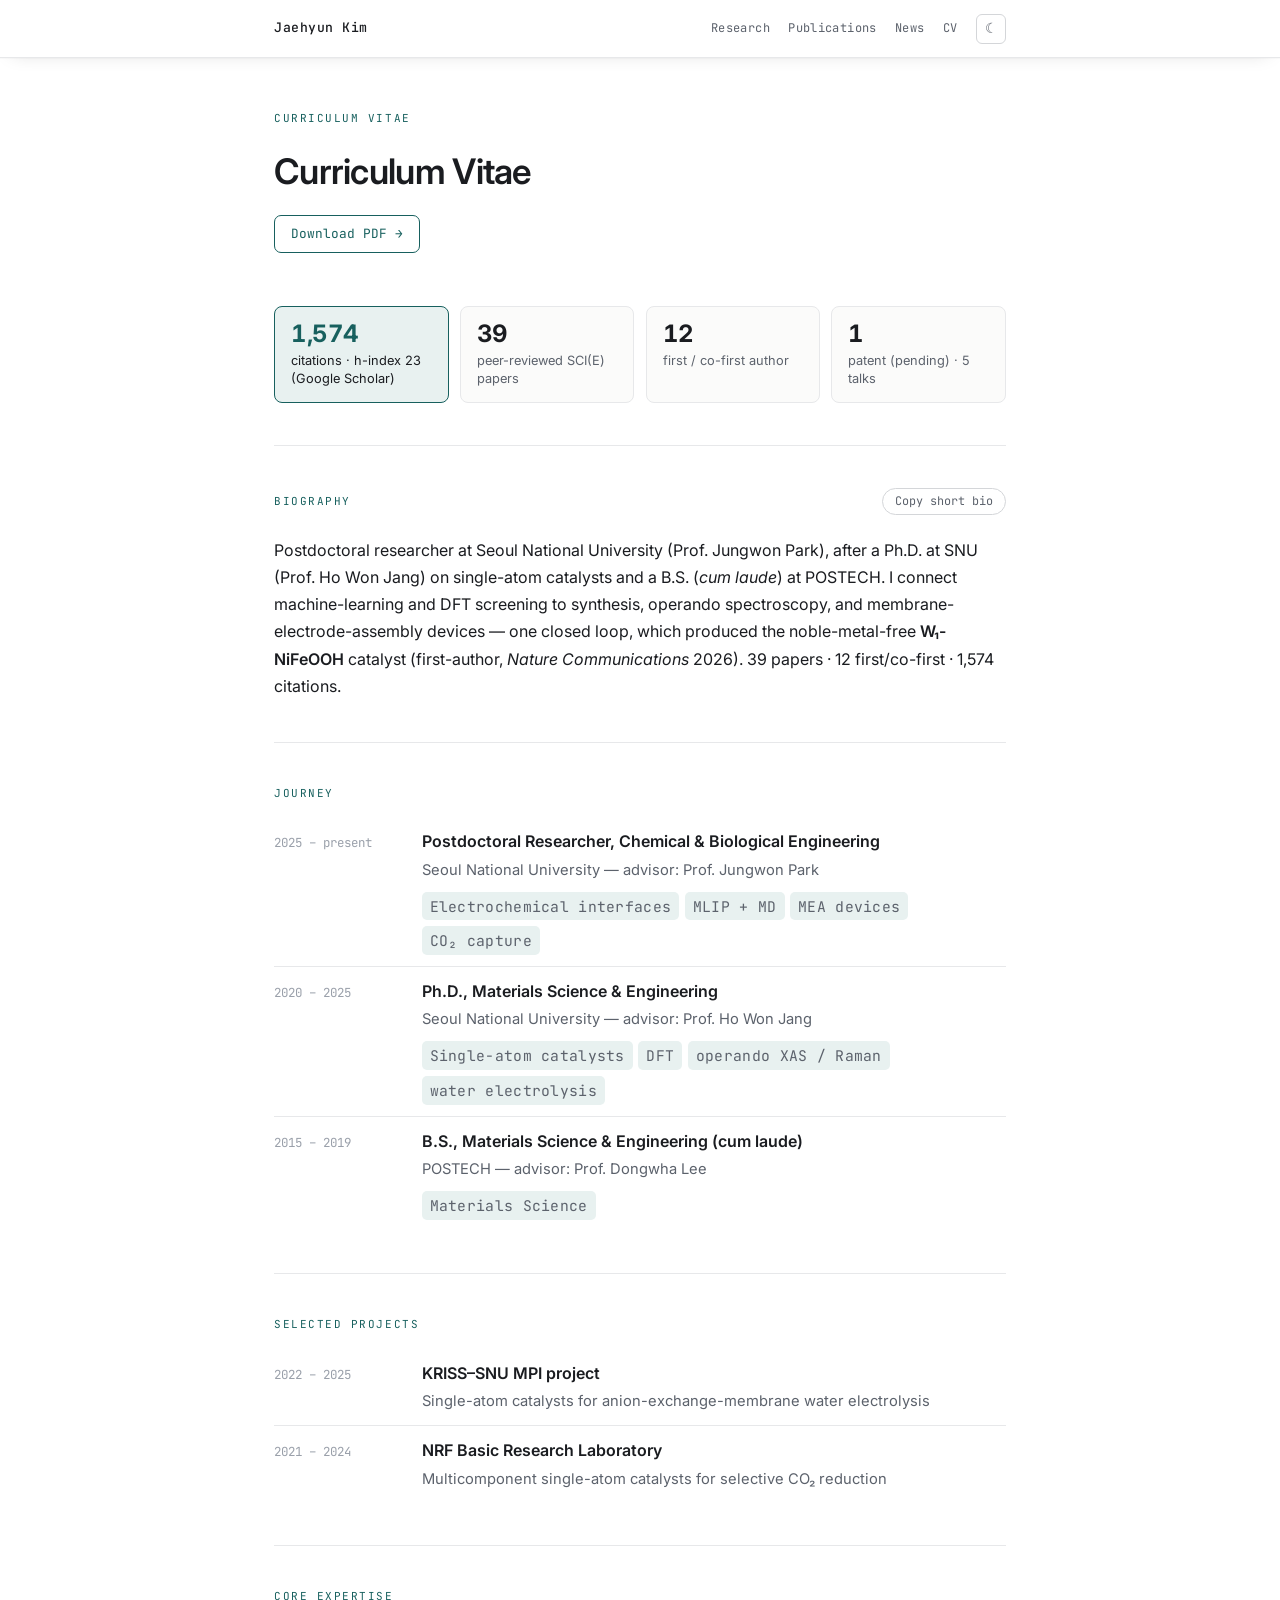
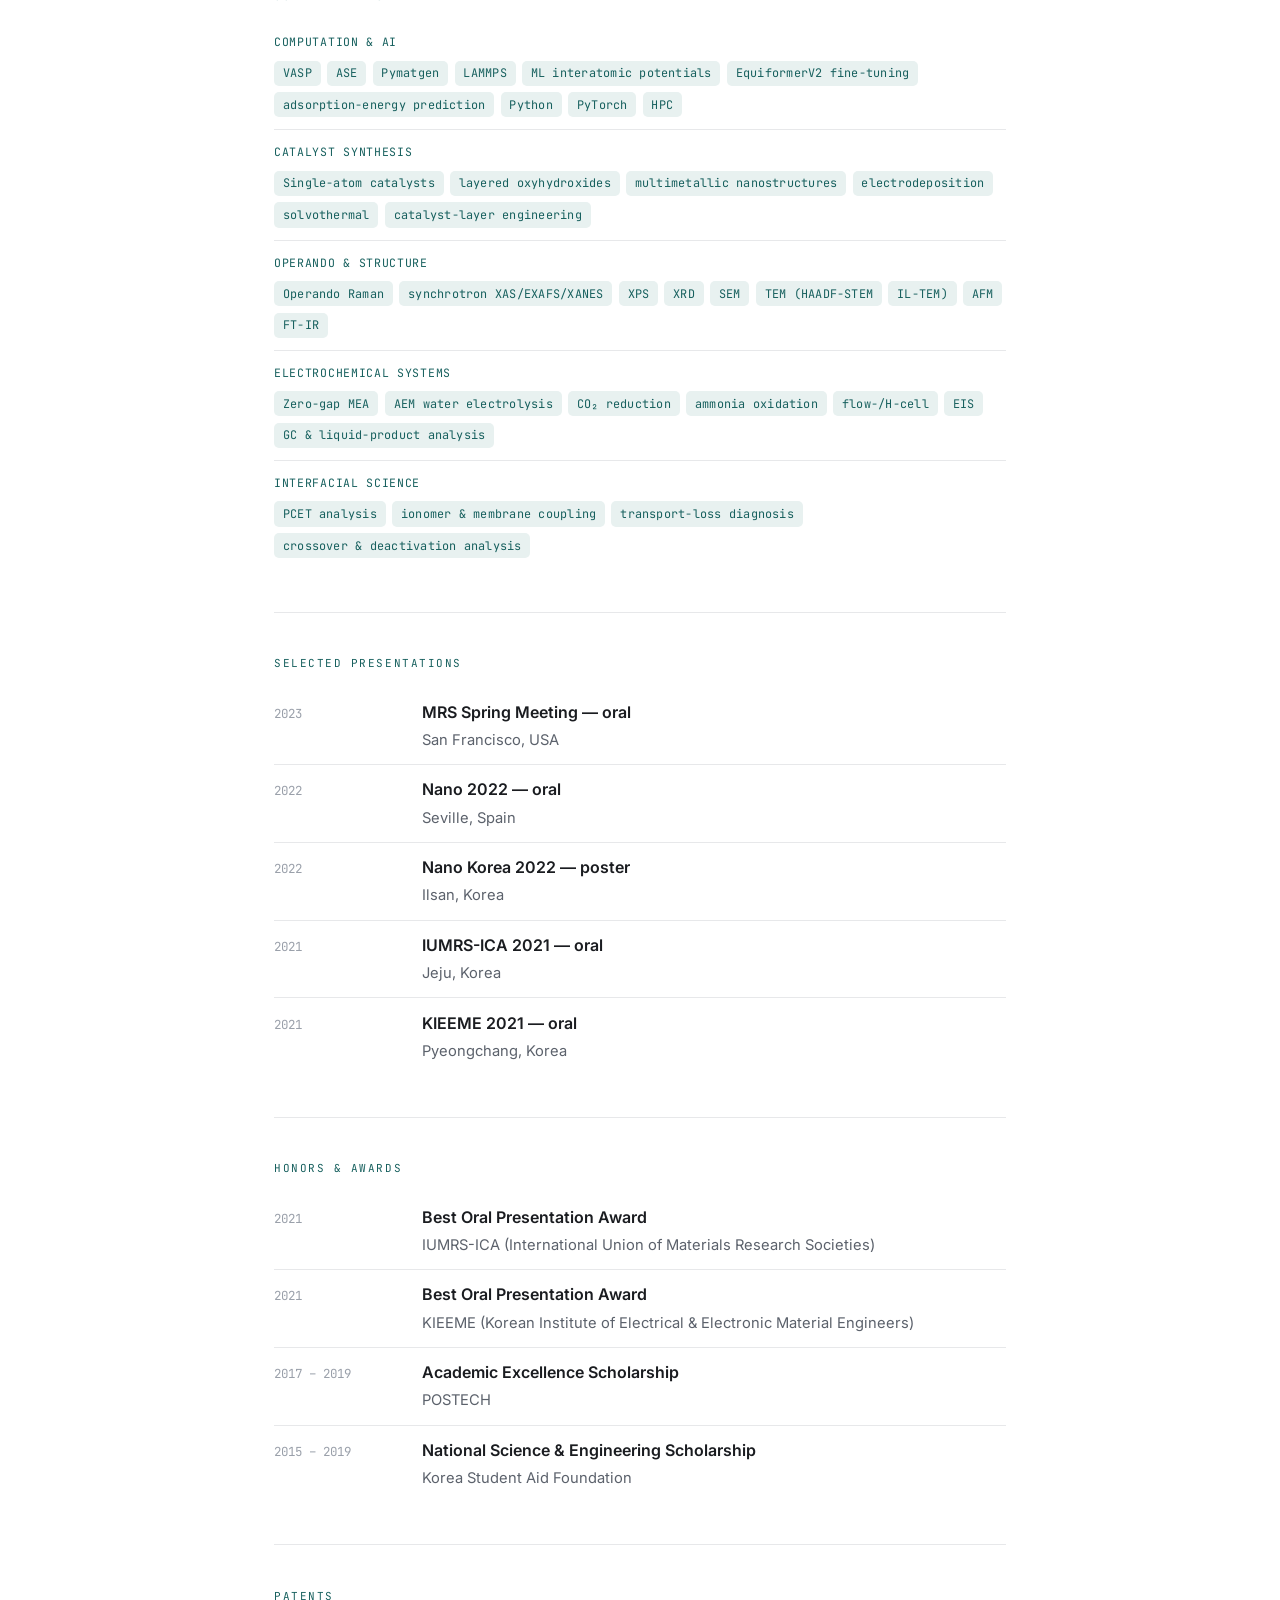
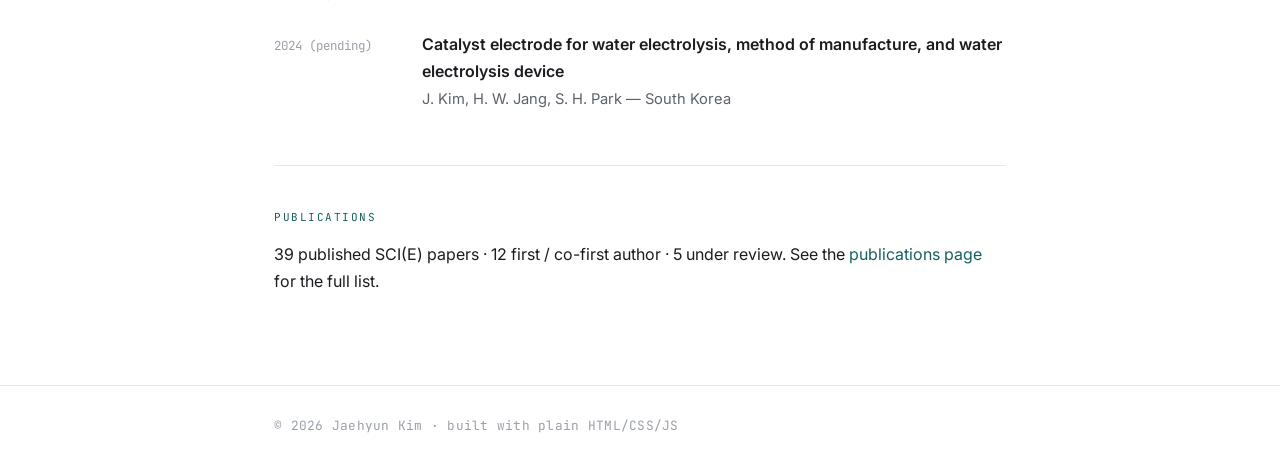
==== cv.html @ a9388dbd "Journey timeline with per-role research keywords (ref. hspark1212); bump asset cache v8 Co-Authored-" ====
<!DOCTYPE html>
<html lang="en">
<head>
  <meta charset="UTF-8" />
  <meta name="viewport" content="width=device-width, initial-scale=1.0" />
  <meta name="color-scheme" content="light dark" />
  <title>CV — Jaehyun Kim</title>
  <meta name="description" content="Curriculum vitae of Jaehyun Kim, Ph.D. — education, research, publications, talks, awards, and patents." />
  <link rel="canonical" href="https://flash-jaehyun.github.io/cv.html" />
  <link rel="icon" type="image/svg+xml" href="assets/favicon.svg" />
  <link rel="preconnect" href="https://fonts.googleapis.com" />
  <link rel="preconnect" href="https://fonts.gstatic.com" crossorigin />
  <link href="https://fonts.googleapis.com/css2?family=Inter:wght@400;500;600;700&family=JetBrains+Mono:wght@400;500&display=swap" rel="stylesheet" />
  <script>
    (function () {
      var s = localStorage.getItem("theme");
      var d = window.matchMedia("(prefers-color-scheme: dark)").matches;
      document.documentElement.dataset.theme = s || (d ? "dark" : "light");
    })();
  </script>
  <link rel="stylesheet" href="css/style.css?v=8" />
</head>
<body>
  <a class="skip-link" href="#main">Skip to content</a>
  <header class="site-header">
    <div class="nav-inner">
      <a class="brand" href="index.html" data-profile="shortName">Jaehyun</a>
      <nav class="main-nav">
        <a href="index.html#research">Research</a>
        <a href="index.html#publications">Publications</a>
        <a href="index.html#news">News</a>
        <a href="index.html#cv">CV</a>
        <button id="theme-toggle" title="Toggle dark mode">☾</button>
      </nav>
    </div>
  </header>

  <main class="container" id="main">
    <div class="page-head">
      <div class="sec-label">Curriculum Vitae</div>
      <h1>Curriculum Vitae</h1>
      <p style="margin-top:0.8rem;">
        <!-- Drop a PDF at assets/cv.pdf and this button works: -->
        <a class="btn" href="assets/cv.pdf" target="_blank" rel="noopener">Download PDF →</a>
      </p>
    </div>

    <section class="block">
      <div class="chips">
        <div class="chip hl"><div class="v">1,574</div><div class="k">citations · h-index 23 (Google Scholar)</div></div>
        <div class="chip"><div class="v">39</div><div class="k">peer-reviewed SCI(E) papers</div></div>
        <div class="chip"><div class="v">12</div><div class="k">first / co-first author</div></div>
        <div class="chip"><div class="v">1</div><div class="k">patent (pending) · 5 talks</div></div>
      </div>
    </section>

    <section class="block">
      <div class="section-title-row">
        <div class="sec-label" style="margin-bottom:0;">Biography</div>
        <button class="filter-chip" id="copy-bio" type="button">Copy short bio</button>
      </div>
      <p class="prose" id="bio-text" style="margin-top:1rem;"></p>
    </section>

    <section class="block">
      <div class="sec-label">Journey</div>
      <div id="cv-education"></div>
    </section>

    <section class="block">
      <div class="sec-label">Selected Projects</div>
      <div id="cv-experience"></div>
    </section>

    <section class="block">
      <div class="sec-label">Core Expertise</div>
      <div id="cv-skills"></div>
    </section>

    <section class="block" id="talks-block" style="display:none;">
      <div class="sec-label">Selected Presentations</div>
      <div id="cv-talks"></div>
    </section>

    <section class="block" id="honors-block" style="display:none;">
      <div class="sec-label">Honors &amp; Awards</div>
      <div id="cv-honors"></div>
    </section>

    <section class="block" id="patents-block" style="display:none;">
      <div class="sec-label">Patents</div>
      <div id="cv-patents"></div>
    </section>

    <section class="block">
      <div class="sec-label">Publications</div>
      <p class="prose">39 published SCI(E) papers · 12 first / co-first author · 5 under review. See the <a href="publications.html">publications page</a> for the full list.</p>
    </section>
  </main>

  <footer class="site-footer">
    <div class="container">
      © <span id="footer-year"></span> <span data-profile="shortName">Jaehyun</span> · built with plain HTML/CSS/JS
    </div>
  </footer>

  <script src="js/data.js?v=8"></script>
  <script src="js/main.js?v=8"></script>
  <script>
    document.addEventListener("DOMContentLoaded", () => {
      renderBio("bio-text", "copy-bio");
      renderCVList("cv-education", CV.education);
      renderCVList("cv-experience", CV.experience);
      renderSkills("cv-skills");
      if (CV.talks && CV.talks.length) {
        document.getElementById("talks-block").style.display = "";
        renderCVList("cv-talks", CV.talks);
      }
      if (CV.honors && CV.honors.length) {
        document.getElementById("honors-block").style.display = "";
        renderCVList("cv-honors", CV.honors);
      }
      if (CV.patents && CV.patents.length) {
        document.getElementById("patents-block").style.display = "";
        renderCVList("cv-patents", CV.patents);
      }
    });
  </script>
</body>
</html>
---- css/style.css ----
/* ============================================================
   Personal academic site — shared stylesheet
   Restrained, content-first. Edit tokens below to re-theme.
   ============================================================ */

:root {
  --bg: #ffffff;
  --surface: #fbfbfa;
  --text: #1a1c20;
  --text-soft: #5c626c;
  --text-faint: #9aa0aa;
  --line: #e7e8ea;
  --line-strong: #d4d6d9;
  --accent: #17605e;        /* deep teal */
  --accent-soft: #e8f1f0;
  --accent-warm: #b5652a;   /* warm counterpart (experiment) */
  --warm-soft: #f6ebe1;
  --sans: "Inter", -apple-system, BlinkMacSystemFont, "Segoe UI", Helvetica, Arial, sans-serif;
  --mono: "JetBrains Mono", "SF Mono", Menlo, Consolas, monospace;
  --maxw: 780px;
}

[data-theme="dark"] {
  --bg: #0e1113;
  --surface: #15191c;
  --text: #e7e9ec;
  --text-soft: #a2a9b3;
  --text-faint: #6b727c;
  --line: #262b30;
  --line-strong: #333940;
  --accent: #6ec8c2;
  --accent-soft: #16302e;
  --accent-warm: #e0975f;
  --warm-soft: #3a2b1e;
}

* { box-sizing: border-box; margin: 0; padding: 0; }
html { scroll-behavior: smooth; }

body {
  font-family: var(--sans);
  font-size: 16px;
  line-height: 1.7;
  color: var(--text);
  background: var(--bg);
  -webkit-font-smoothing: antialiased;
  transition: background 0.25s ease, color 0.25s ease;
}

a { color: var(--accent); text-decoration: none; }
a:hover { text-decoration: underline; text-underline-offset: 2px; }

img, svg { display: block; max-width: 100%; }

.container { max-width: var(--maxw); margin: 0 auto; padding: 0 1.5rem; }

/* ---------- Typography ---------- */
.sec-label {
  font-family: var(--mono);
  font-size: 11px;
  letter-spacing: 0.14em;
  text-transform: uppercase;
  color: var(--accent);
  margin-bottom: 0.9rem;
}

h1, h2, h3 { font-family: var(--sans); font-weight: 600; letter-spacing: -0.02em; }

/* ---------- Header / nav ---------- */
header.site-header {
  position: sticky;
  top: 0;
  z-index: 50;
  background: var(--bg);
  border-bottom: 1px solid var(--line);
  box-shadow: 0 1px 0 rgba(0,0,0,0.02), 0 6px 20px -12px rgba(0,0,0,0.18);
}
.nav-inner {
  max-width: var(--maxw);
  margin: 0 auto;
  padding: 0.85rem 1.5rem;
  display: flex;
  align-items: center;
  gap: 1.2rem;
}
.brand {
  font-family: var(--mono);
  font-size: 0.82rem;
  letter-spacing: 0.04em;
  font-weight: 500;
  color: var(--text);
}
.brand:hover { color: var(--accent); text-decoration: none; }

nav.main-nav {
  margin-left: auto;
  display: flex;
  gap: 1.15rem;
  align-items: center;
}
nav.main-nav a {
  font-family: var(--mono);
  font-size: 0.75rem;
  letter-spacing: 0.03em;
  color: var(--text-soft);
}
nav.main-nav a:hover, nav.main-nav a.active { color: var(--accent); text-decoration: none; }

#theme-toggle {
  border: 1px solid var(--line-strong);
  background: transparent;
  color: var(--text-soft);
  border-radius: 6px;
  width: 30px; height: 30px;
  cursor: pointer;
  font-size: 0.85rem;
  line-height: 1;
}
#theme-toggle:hover { color: var(--accent); border-color: var(--accent); }

/* ---------- Hero ---------- */
.hero { padding: 4.5rem 0 2.5rem; display: flex; gap: 2.2rem; align-items: flex-start; }

.hero .portrait,
.portrait-fallback {
  width: 150px; height: 150px; border-radius: 50%; flex-shrink: 0;
}
.hero .portrait { object-fit: cover; border: 1px solid var(--line-strong); }
.portrait-fallback {
  background: linear-gradient(150deg, var(--accent), color-mix(in srgb, var(--accent) 55%, var(--accent-warm)));
  color: #fff;
  display: flex; align-items: center; justify-content: center;
  font-family: var(--sans);
  font-weight: 600;
  letter-spacing: -0.02em;
  font-size: 2.6rem;
}

.hero-role {
  font-family: var(--mono);
  font-size: 0.75rem;
  letter-spacing: 0.1em;
  text-transform: uppercase;
  color: var(--accent);
  margin-bottom: 0.5rem;
}
.hero h1 { font-size: 2.5rem; font-weight: 700; letter-spacing: -0.035em; line-height: 1.08; margin-bottom: 0.8rem; }
.hero .tagline { color: var(--text-soft); font-size: 1.06rem; max-width: 34rem; margin-bottom: 1.1rem; }

.hero .links { display: flex; flex-wrap: wrap; gap: 1rem; }
.hero .links a {
  font-family: var(--mono);
  font-size: 0.78rem;
  color: var(--text-soft);
  border-bottom: 1px solid transparent;
  padding-bottom: 1px;
}
.hero .links a:hover { color: var(--accent); border-color: var(--accent); text-decoration: none; }

/* ---------- Sections ---------- */
section.block { padding: 2.6rem 0; }
section.block + section.block { border-top: 1px solid var(--line); }
main section[id] { scroll-margin-top: 74px; }

/* Big section header on the single-page layout */
.section-head { padding-top: 1rem; }
.section-head h2 { font-size: 1.7rem; font-weight: 700; letter-spacing: -0.02em; margin: 0.3rem 0 0.3rem; }
.section-head .more { font-family: var(--mono); font-size: 0.75rem; color: var(--text-soft); }

h2.section-title { font-size: 1.75rem; line-height: 1.2; margin-bottom: 1.4rem; }
.section-title-row {
  display: flex; align-items: baseline; justify-content: space-between; gap: 1rem;
  margin-bottom: 1.4rem;
}
.section-title-row h2.section-title { margin-bottom: 0; }
.section-title-row .more { font-family: var(--mono); font-size: 0.75rem; color: var(--text-soft); white-space: nowrap; }

.prose p { color: var(--text-soft); margin-bottom: 1rem; }
.prose p:last-child { margin-bottom: 0; }
.prose strong { color: var(--text); font-weight: 600; }

.vision {
  font-size: 1.12rem;
  line-height: 1.75;
  color: var(--text);
  border-left: 2px solid var(--accent);
  padding-left: 1.3rem;
}

/* ---------- Metrics strip ---------- */
.metrics-strip {
  display: grid;
  grid-template-columns: repeat(3, 1fr);
  gap: 1.2rem;
  margin: 0.4rem 0 0.2rem;
}
.metric { border-top: 2px solid var(--accent); padding-top: 0.7rem; }
.metric .mval {
  font-family: var(--sans);
  font-weight: 600;
  letter-spacing: -0.02em;
  font-size: 1.95rem;
  line-height: 1;
  color: var(--text);
}
.metric .mlabel {
  font-size: 0.82rem;
  color: var(--text-soft);
  margin-top: 0.45rem;
  line-height: 1.4;
}

/* ---------- Closed-loop note (under the SVG graphic) ---------- */
.loop-note {
  font-size: 0.9rem;
  color: var(--text-soft);
  margin-top: 0.9rem;
  min-height: 3.2em;
  text-align: center;
  transition: opacity 0.15s ease;
}

/* ---------- Identity loop graphic ---------- */
.idloop { display: block; width: 100%; max-width: 460px; height: auto; margin: 0.2rem auto 0; }
.idarc { fill: none; stroke: var(--line-strong); stroke-width: 1.6; }
.idarrowhead { fill: var(--text-faint); }
.idcenter { fill: var(--text); font-family: var(--sans); font-weight: 600; font-size: 14px; }
.idnode { cursor: pointer; outline: none; }
.idnode rect { fill: var(--surface); stroke-width: 1.6; transition: fill 0.15s ease; }
.idnode text { font-family: var(--mono); font-size: 12px; }
.idnode.comp rect { stroke: var(--accent); }
.idnode.comp text { fill: var(--accent); }
.idnode.exp rect { stroke: var(--accent-warm); }
.idnode.exp text { fill: var(--accent-warm); }
.idnode.comp:hover rect, .idnode.comp.active rect { fill: var(--accent-soft); }
.idnode.exp:hover rect, .idnode.exp.active rect { fill: var(--warm-soft); }
.idnode:focus-visible rect { stroke-width: 2.6; }

.loop-legend {
  display: flex; gap: 1.3rem; justify-content: center; margin-top: 0.5rem;
  font-family: var(--mono); font-size: 0.74rem; color: var(--text-soft);
}
.loop-legend .lg { display: inline-flex; align-items: center; gap: 0.4rem; }
.loop-legend .dot { width: 9px; height: 9px; border-radius: 50%; display: inline-block; }
.loop-legend .comp .dot { background: var(--accent); }
.loop-legend .exp .dot { background: var(--accent-warm); }

/* ---------- Work-with-me section ---------- */
.wwm-pitch { font-size: 1.1rem; line-height: 1.7; color: var(--text); margin-bottom: 1.3rem; }
.wwm-pitch strong { font-weight: 600; }
.wwm-brings { list-style: none; display: grid; gap: 0.7rem; margin: 0 0 1.5rem; padding: 0; }
.wwm-brings li { position: relative; padding-left: 1.4rem; color: var(--text-soft); font-size: 0.96rem; }
.wwm-brings li::before { content: "→"; position: absolute; left: 0; color: var(--accent); font-family: var(--mono); }
.wwm-cta { display: flex; flex-wrap: wrap; align-items: center; gap: 1rem; }
.wwm-cta .note { color: var(--text-soft); font-size: 0.95rem; }

/* ---------- Publication figure (featured) ---------- */
.pub-figure {
  margin-top: 0.9rem;
  border: 1px solid var(--line);
  border-radius: 10px;
  overflow: hidden;
  background: #fff;
}
.pub-figure img { width: 100%; display: block; }
.pub-figure figcaption {
  font-family: var(--mono);
  font-size: 0.72rem;
  color: var(--text-faint);
  padding: 0.55rem 0.8rem;
  border-top: 1px solid var(--line);
  background: var(--surface);
}

/* ============================================================
   Report components (clean report / roadmap style)
   ============================================================ */
.report-head {
  padding: 3rem 0 0;
  border-bottom: 2px solid var(--text);
  padding-bottom: 1.5rem;
  margin-bottom: 0.5rem;
}
.report-head h1 { font-size: clamp(1.8rem, 4vw, 2.3rem); font-weight: 700; letter-spacing: -0.02em; line-height: 1.15; margin: 0.5rem 0 0.7rem; }
.report-head .lead { color: var(--text-soft); max-width: 68ch; margin: 0 0 1rem; }
.report-meta { display: flex; flex-wrap: wrap; gap: 0.5rem 1.6rem; color: var(--text-soft); font-size: 0.85rem; }
.report-meta span b { color: var(--text); font-weight: 600; }
.report-meta span { display: inline-flex; gap: 0.4rem; }

.lead { color: var(--text-soft); max-width: 70ch; }

/* stat chips */
.chips { display: grid; grid-template-columns: repeat(auto-fit, minmax(168px, 1fr)); gap: 0.7rem; margin: 0.3rem 0 0; }
.chip { background: var(--surface); border: 1px solid var(--line); border-radius: 8px; padding: 0.9rem 1rem; }
.chip .v { font-size: 1.5rem; font-weight: 700; letter-spacing: -0.02em; font-variant-numeric: tabular-nums; line-height: 1.05; }
.chip .v small { font-size: 0.78rem; font-weight: 600; color: var(--text-soft); margin-left: 0.15rem; }
.chip .k { font-size: 0.8rem; color: var(--text-soft); margin-top: 0.35rem; line-height: 1.4; }
.chip.hl { border-color: var(--accent); background: var(--accent-soft); }
.chip.hl .v { color: var(--accent); }
.chip.hl .k { color: var(--text); }

/* horizontal flow pipeline */
.flow { display: flex; flex-wrap: wrap; gap: 0.4rem; align-items: center; margin: 0.3rem 0; font-family: var(--mono); font-size: 0.78rem; }
.flow .st { background: var(--surface); border: 1px solid var(--line); border-radius: 6px; padding: 0.5rem 0.75rem; }
.flow .st b { color: var(--accent); font-weight: 700; margin-right: 0.15rem; }
.flow .ar { color: var(--text-faint); }

/* callout (warm) */
.callout { border-left: 3px solid var(--accent-warm); background: var(--warm-soft); border-radius: 0 8px 8px 0; padding: 0.9rem 1.1rem; margin: 1.1rem 0; max-width: 76ch; color: var(--text-soft); }
.callout b { color: var(--accent-warm); }

@media (max-width: 560px) {
  .chips { grid-template-columns: 1fr 1fr; }
}

/* ---------- Publications-per-year bar chart ---------- */
.tl-chart {
  display: flex; align-items: flex-end; gap: 0.5rem;
  margin: 0.2rem 0 0.5rem;
}
.tl-col {
  flex: 1; display: flex; flex-direction: column; align-items: center; gap: 0.3rem;
  cursor: pointer; outline: none;
}
.tl-count { font-family: var(--mono); font-size: 0.72rem; color: var(--text-faint); transition: color 0.15s ease; }
.tl-track { width: 100%; max-width: 40px; height: 92px; display: flex; align-items: flex-end; }
.tl-bar {
  width: 100%; min-height: 5px;
  background: var(--accent-soft);
  border: 1px solid var(--accent); border-bottom: none;
  border-radius: 4px 4px 0 0;
  transition: background 0.15s ease, transform 0.15s ease;
}
.tl-col:hover .tl-bar, .tl-col:focus-visible .tl-bar { background: var(--accent); }
.tl-col:hover .tl-count, .tl-col:focus-visible .tl-count { color: var(--accent); }
.tl-col:focus-visible .tl-track { outline: 2px solid var(--accent); outline-offset: 2px; border-radius: 4px; }
.tl-year { font-family: var(--mono); font-size: 0.72rem; color: var(--text-soft); }
.tl-caption { font-family: var(--mono); font-size: 0.72rem; color: var(--text-faint); margin-bottom: 1.4rem; }

/* ---------- Publication filter chips ---------- */
.pub-filter { display: flex; gap: 0.5rem; flex-wrap: wrap; margin-bottom: 0.6rem; }
.filter-chip {
  font-family: var(--mono);
  font-size: 0.74rem;
  padding: 0.28rem 0.75rem;
  border: 1px solid var(--line-strong);
  border-radius: 999px;
  background: transparent;
  color: var(--text-soft);
  cursor: pointer;
  transition: all 0.15s ease;
}
.filter-chip:hover { border-color: var(--accent); color: var(--accent); }
.filter-chip.active { background: var(--accent); color: var(--bg); border-color: var(--accent); }

/* ---------- Scroll reveal ---------- */
.reveal { opacity: 0; transform: translateY(14px); transition: opacity 0.55s ease, transform 0.55s ease; }
.reveal.in { opacity: 1; transform: none; }
@media (prefers-reduced-motion: reduce) {
  .reveal { opacity: 1 !important; transform: none !important; transition: none !important; }
}

/* ---------- Skip link (a11y) ---------- */
.skip-link {
  position: absolute; left: -9999px; top: 0; z-index: 200;
  background: var(--accent); color: var(--bg);
  padding: 0.5rem 0.9rem; border-radius: 0 0 8px 0;
  font-family: var(--mono); font-size: 0.8rem;
}
.skip-link:focus { left: 0; text-decoration: none; }

/* ---------- Hero identity block + flagship credential ---------- */
.hero-identity {
  margin-bottom: 1rem;
  padding-left: 0.9rem;
  border-left: 2px solid var(--line-strong);
}
.hi-name { font-size: 1.2rem; font-weight: 600; color: var(--text); letter-spacing: -0.01em; }
.hi-role { font-size: 0.98rem; color: var(--text-soft); margin-top: 0.15rem; }
.hi-role strong { color: var(--text); font-weight: 600; }
.hi-meta { font-size: 0.85rem; color: var(--text-faint); margin-top: 0.15rem; }
.hero-flagship {
  font-size: 0.9rem; color: var(--text-soft);
  border-left: 2px solid var(--accent);
  padding-left: 0.8rem; margin: 0 0 1.1rem;
  max-width: 34rem; line-height: 1.5;
}
.hero-flagship a { color: var(--text-soft); }
.hero-flagship a:hover { color: var(--accent); }
#affiliations-strip {
  font-family: var(--mono); font-size: 0.74rem; color: var(--text-faint);
  margin-top: 1.4rem; letter-spacing: 0.02em;
}

/* metric sub-line + highlighted venue */
.metric .msub {
  font-family: var(--mono); font-size: 0.72rem; color: var(--text-faint);
  margin-top: 0.3rem; line-height: 1.35;
}
.pub-venue em.venue-top { color: var(--accent); font-weight: 600; font-style: italic; }

/* First / co-first author marker on publications */
.pub-item .pub-first {
  display: inline-block;
  font-family: var(--mono);
  font-size: 0.62rem;
  letter-spacing: 0.06em;
  text-transform: uppercase;
  color: var(--accent);
  border: 1px solid var(--accent);
  border-radius: 4px;
  padding: 0.02rem 0.32rem;
  margin-left: 0.5rem;
  vertical-align: middle;
}

/* ---------- Research directions ---------- */
.direction {
  padding: 1.5rem 0;
  border-top: 1px solid var(--line);
  display: grid;
  grid-template-columns: 2.6rem 1fr;
  gap: 0.4rem 1.1rem;
}
.direction:first-child { border-top: none; padding-top: 0.3rem; }
.direction .dnum {
  font-family: var(--mono);
  font-size: 0.8rem;
  color: var(--text-faint);
  padding-top: 0.35rem;
}
.direction h3 { font-size: 1.32rem; line-height: 1.25; }
.direction .ddesc { grid-column: 2; color: var(--text-soft); font-size: 0.96rem; margin-top: 0.25rem; }
.direction .tags { grid-column: 2; margin-top: 0.7rem; display: flex; flex-wrap: wrap; gap: 0.45rem; }

.tag {
  font-family: var(--mono);
  font-size: 0.7rem;
  letter-spacing: 0.02em;
  color: var(--accent);
  background: var(--accent-soft);
  border-radius: 5px;
  padding: 0.12rem 0.5rem;
}

/* ---------- Publications ---------- */
.pub-year {
  font-family: var(--mono);
  font-size: 0.85rem;
  color: var(--text-faint);
  margin: 1.6rem 0 0.5rem;
  letter-spacing: 0.04em;
  transition: color 0.3s ease;
  scroll-margin-top: 72px;
}
.pub-year.tl-jumped { color: var(--accent); }
.pub-item { padding: 0.9rem 0; border-top: 1px solid var(--line); }
.pub-item:first-of-type { border-top: none; }
.pub-item .pub-title { font-family: var(--sans); font-weight: 600; font-size: 1.05rem; line-height: 1.35; letter-spacing: -0.01em; }
.pub-item .pub-authors { font-size: 0.9rem; color: var(--text-soft); margin-top: 0.25rem; }
.pub-item .pub-authors .me { color: var(--text); font-weight: 600; }
.pub-item .pub-venue { font-size: 0.9rem; color: var(--text-soft); margin-top: 0.1rem; }
.pub-item .pub-venue em { font-style: italic; color: var(--text); }
.pub-item .pub-links { margin-top: 0.45rem; display: flex; gap: 0.9rem; flex-wrap: wrap; }
.pub-item .pub-links a { font-family: var(--mono); font-size: 0.72rem; color: var(--text-soft); border-bottom: 1px solid var(--line-strong); }
.pub-item .pub-links a:hover { color: var(--accent); border-color: var(--accent); text-decoration: none; }

/* ---------- News ---------- */
.news-list { list-style: none; }
.news-list li {
  display: grid;
  grid-template-columns: 80px 1fr;
  gap: 1.1rem;
  padding: 0.65rem 0;
  border-top: 1px solid var(--line);
  font-size: 0.96rem;
}
.news-list li:first-child { border-top: none; }
.news-list .date { font-family: var(--mono); font-size: 0.78rem; color: var(--text-faint); padding-top: 0.1rem; }

/* ---------- CV ---------- */
.cv-entry {
  display: grid;
  grid-template-columns: 130px 1fr;
  gap: 1.1rem;
  padding: 0.7rem 0;
  border-top: 1px solid var(--line);
}
.cv-entry:first-child { border-top: none; }
.cv-entry .period { font-family: var(--mono); font-size: 0.78rem; color: var(--text-faint); padding-top: 0.25rem; }
.cv-entry .what strong { display: block; font-weight: 600; }
.cv-entry .what span { color: var(--text-soft); font-size: 0.92rem; }
.cv-tags { display: flex; flex-wrap: wrap; gap: 0.35rem; margin-top: 0.55rem; }
.cv-tags .tag { font-size: 0.7rem; padding: 0.12rem 0.5rem; }

.skill-row { padding: 0.75rem 0; border-top: 1px solid var(--line); }
.skill-row:first-child { border-top: none; }
.skill-row .skill-label { display: block; font-family: var(--mono); font-size: 0.72rem; color: var(--accent); text-transform: uppercase; letter-spacing: 0.06em; margin-bottom: 0.55rem; }
.skill-tags { display: flex; flex-wrap: wrap; gap: 0.4rem; }
.skill-tags .tag { font-size: 0.74rem; padding: 0.16rem 0.55rem; }

/* News type tags */
.news-tag {
  display: inline-block;
  font-family: var(--mono);
  font-size: 0.6rem;
  letter-spacing: 0.06em;
  text-transform: uppercase;
  padding: 0.12rem 0.45rem;
  border-radius: 4px;
  margin-right: 0.55rem;
  border: 1px solid transparent;
  white-space: nowrap;
}
.news-tag.paper { color: var(--accent); background: var(--accent-soft); }
.news-tag.talk { color: var(--accent-warm); background: var(--warm-soft); }
.news-tag.award { color: var(--accent-warm); border-color: var(--accent-warm); }
.news-tag.milestone { color: var(--text-soft); border-color: var(--line-strong); }

.btn {
  display: inline-block;
  font-family: var(--mono);
  font-size: 0.8rem;
  border: 1px solid var(--accent);
  color: var(--accent) !important;
  border-radius: 7px;
  padding: 0.45rem 1rem;
}
.btn:hover { background: var(--accent); color: var(--bg) !important; text-decoration: none; }

/* ---------- Page header ---------- */
.page-head { padding: 3.2rem 0 0.4rem; }
.page-head h1 { font-size: 2.2rem; margin-bottom: 0.4rem; }
.page-head p { color: var(--text-soft); }

/* ---------- Footer ---------- */
footer.site-footer {
  border-top: 1px solid var(--line);
  margin-top: 3rem;
  padding: 1.8rem 0 2.4rem;
  color: var(--text-faint);
  font-size: 0.8rem;
  font-family: var(--mono);
  letter-spacing: 0.02em;
}

/* ---------- Responsive ---------- */
@media (max-width: 620px) {
  .hero { flex-direction: column; gap: 1.4rem; padding-top: 2.8rem; }
  .hero h1 { font-size: 2.1rem; }
  .portrait-fallback, .hero .portrait { width: 108px; height: 108px; }
  nav.main-nav { gap: 0.85rem; }
  .direction { grid-template-columns: 1fr; gap: 0.15rem; }
  .direction .dnum { padding-top: 0; }
  .direction .ddesc, .direction .tags { grid-column: 1; }
  .news-list li, .cv-entry { grid-template-columns: 1fr; gap: 0.1rem; }
  .metrics-strip { grid-template-columns: 1fr; gap: 0.9rem; }
  .metric { border-top-width: 1px; padding-top: 0.5rem; }
  .metric .mval { font-size: 1.8rem; }
}

/* ---------- Print (mainly the CV page) ---------- */
@media print {
  :root, [data-theme="dark"] {
    --bg: #fff; --surface: #fff; --text: #111; --text-soft: #333;
    --text-faint: #666; --line: #ccc; --line-strong: #999; --accent: #0b4f4d;
  }
  header.site-header, #theme-toggle, .skip-link, .btn, .pub-filter,
  footer.site-footer, .loop-legend { display: none !important; }
  body { font-size: 11pt; }
  .reveal { opacity: 1 !important; transform: none !important; }
  a { color: #111; text-decoration: none; }
  section.block { padding: 0.6rem 0; break-inside: avoid; }
  .page-head { padding-top: 0; }
}
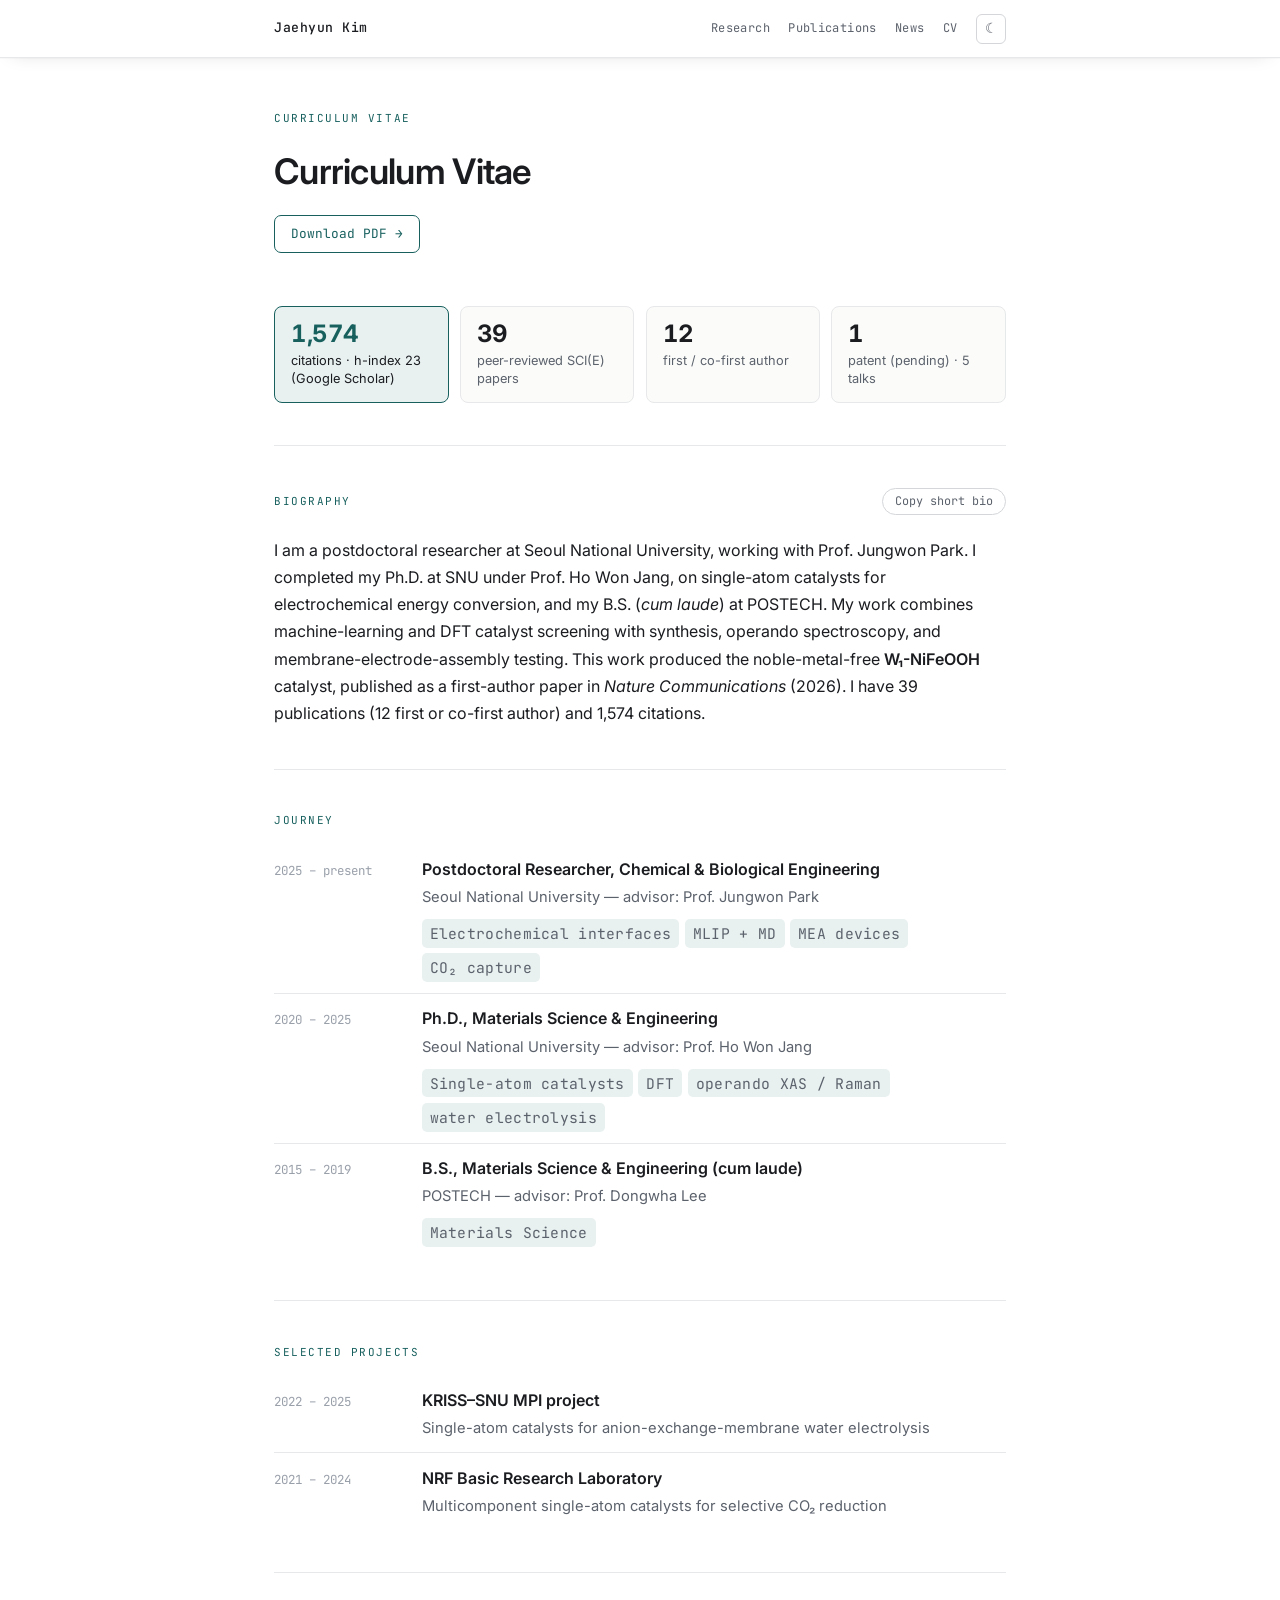
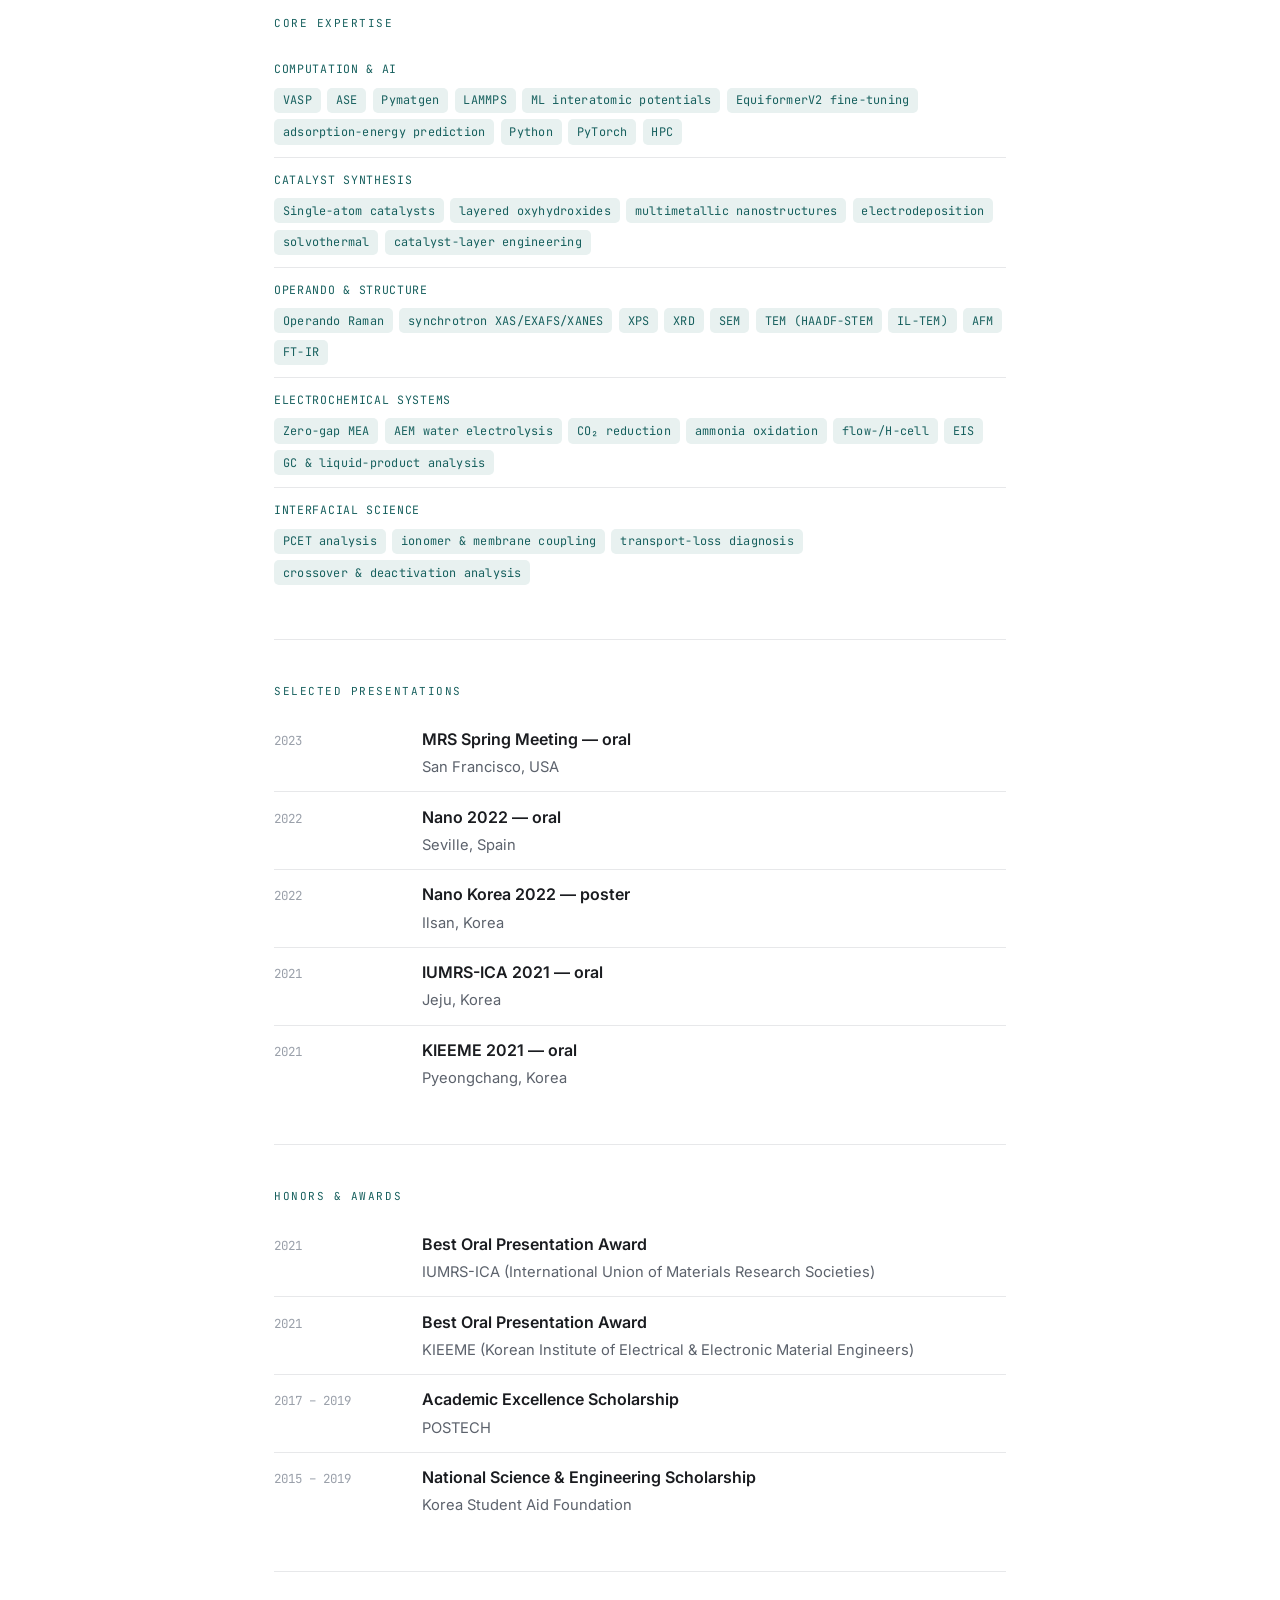
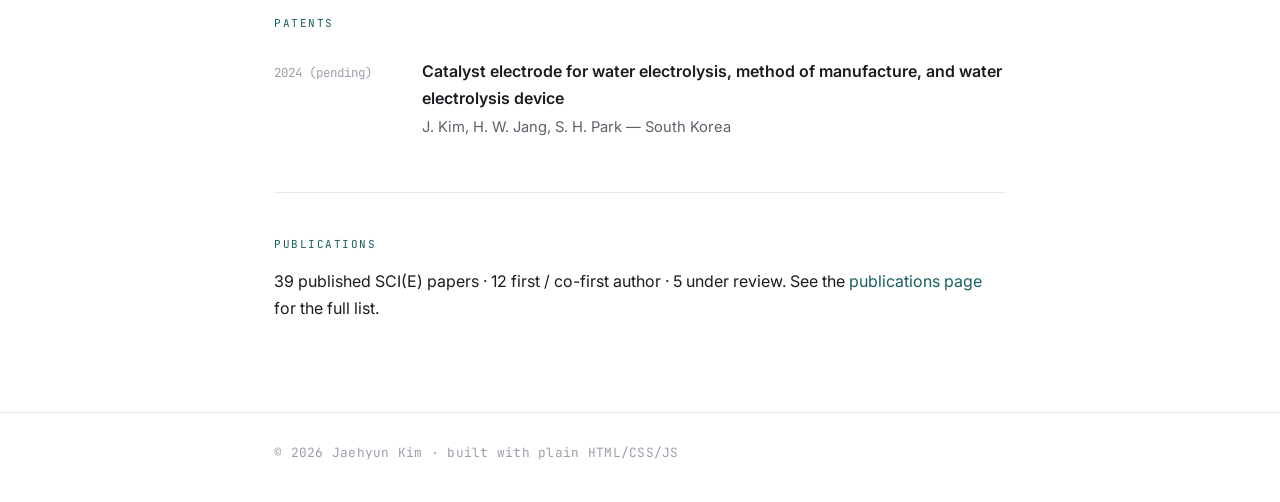
==== commit 0922efe1: "Rewrite copy in a plain academic voice; name-led hero; sober metrics; Contact section; cache v11 Co-" ====
--- a/cv.html
+++ b/cv.html
@@ -18,7 +18,7 @@
       document.documentElement.dataset.theme = s || (d ? "dark" : "light");
     })();
   </script>
-  <link rel="stylesheet" href="css/style.css?v=8" />
+  <link rel="stylesheet" href="css/style.css?v=11" />
 </head>
 <body>
   <a class="skip-link" href="#main">Skip to content</a>
@@ -104,8 +104,8 @@
     </div>
   </footer>
 
-  <script src="js/data.js?v=8"></script>
-  <script src="js/main.js?v=8"></script>
+  <script src="js/data.js?v=11"></script>
+  <script src="js/main.js?v=11"></script>
   <script>
     document.addEventListener("DOMContentLoaded", () => {
       renderBio("bio-text", "copy-bio");
--- a/css/style.css
+++ b/css/style.css
@@ -144,8 +144,8 @@
   color: var(--accent);
   margin-bottom: 0.5rem;
 }
-.hero h1 { font-size: 2.5rem; font-weight: 700; letter-spacing: -0.035em; line-height: 1.08; margin-bottom: 0.8rem; }
-.hero .tagline { color: var(--text-soft); font-size: 1.06rem; max-width: 34rem; margin-bottom: 1.1rem; }
+.hero h1 { font-size: 2.1rem; font-weight: 700; letter-spacing: -0.02em; line-height: 1.1; margin-bottom: 0.4rem; }
+.hero .tagline { color: var(--text-soft); font-size: 1rem; line-height: 1.6; max-width: 36rem; margin: 0.9rem 0 1.1rem; }
 
 .hero .links { display: flex; flex-wrap: wrap; gap: 1rem; }
 .hero .links a {
@@ -391,6 +391,14 @@
   font-family: var(--mono); font-size: 0.74rem; color: var(--text-faint);
   margin-top: 1.4rem; letter-spacing: 0.02em;
 }
+/* Compact affiliation timeline (top of page) */
+.affil-timeline {
+  display: flex; flex-wrap: wrap; align-items: baseline;
+  gap: 0.35rem 0.9rem; margin-top: 1.4rem; font-size: 0.84rem; color: var(--text-soft);
+}
+.affil-timeline .at-item b { color: var(--text); font-weight: 600; }
+.affil-timeline .at-item .yr { font-family: var(--mono); font-size: 0.72rem; color: var(--text-faint); }
+.affil-timeline .at-sep { color: var(--text-faint); }
 
 /* metric sub-line + highlighted venue */
 .metric .msub {
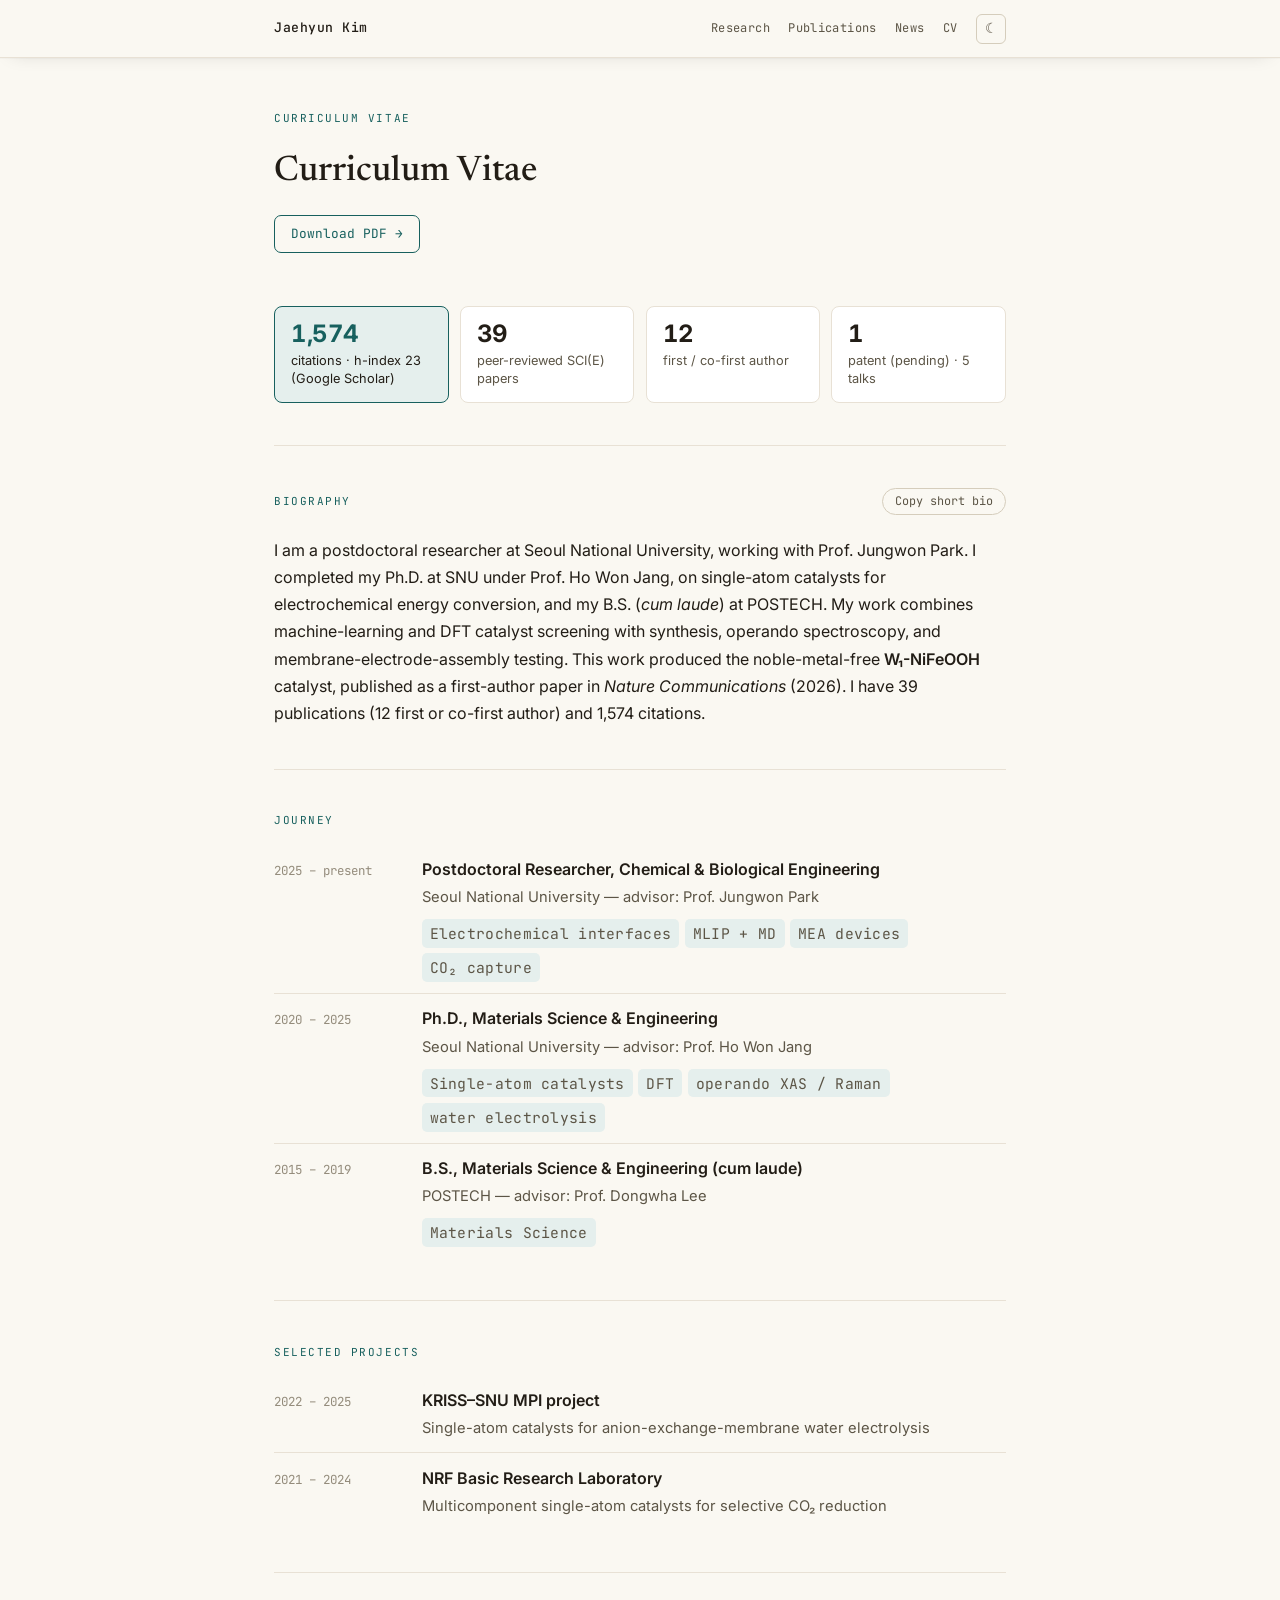
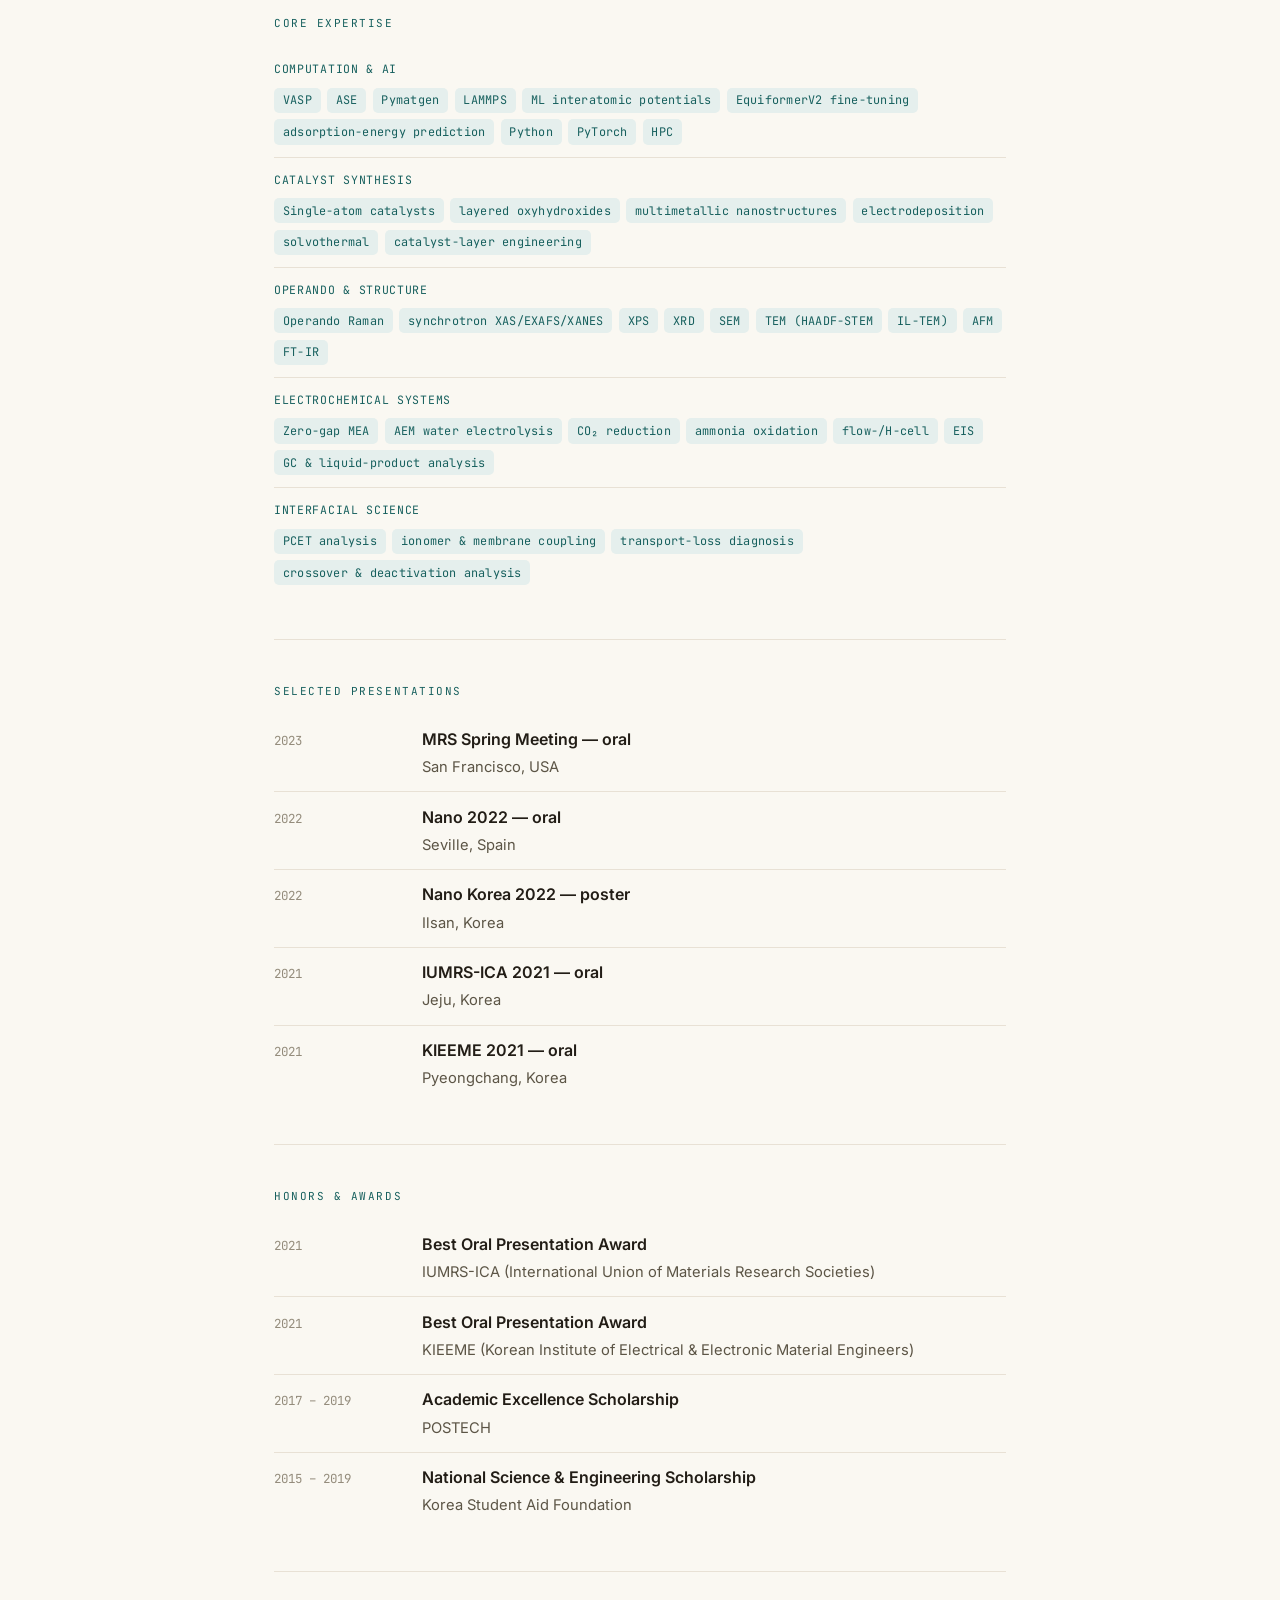
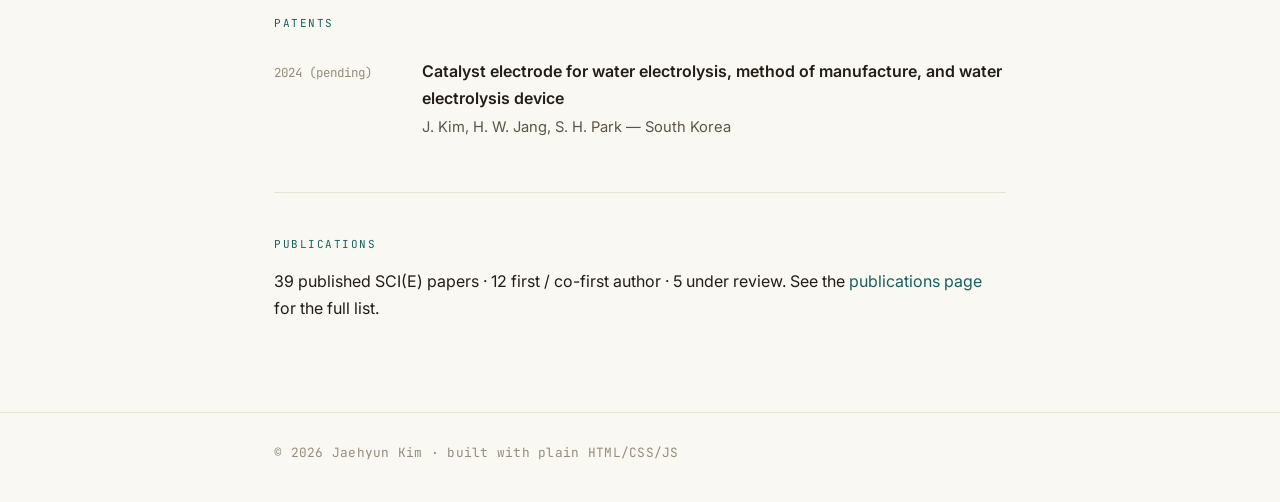
==== commit 901dd700: "Warm-academic skin + publications improvements; cache v13 - Load Newsreader webfont in all 5 HTML so" ====
--- a/cv.html
+++ b/cv.html
@@ -10,7 +10,7 @@
   <link rel="icon" type="image/svg+xml" href="assets/favicon.svg" />
   <link rel="preconnect" href="https://fonts.googleapis.com" />
   <link rel="preconnect" href="https://fonts.gstatic.com" crossorigin />
-  <link href="https://fonts.googleapis.com/css2?family=Inter:wght@400;500;600;700&family=JetBrains+Mono:wght@400;500&display=swap" rel="stylesheet" />
+  <link href="https://fonts.googleapis.com/css2?family=Inter:wght@400;500;600;700&family=JetBrains+Mono:wght@400;500&family=Newsreader:opsz,wght@6..72,400;6..72,500;6..72,600&display=swap" rel="stylesheet" />
   <script>
     (function () {
       var s = localStorage.getItem("theme");
@@ -18,7 +18,7 @@
       document.documentElement.dataset.theme = s || (d ? "dark" : "light");
     })();
   </script>
-  <link rel="stylesheet" href="css/style.css?v=11" />
+  <link rel="stylesheet" href="css/style.css?v=13" />
 </head>
 <body>
   <a class="skip-link" href="#main">Skip to content</a>
@@ -104,8 +104,8 @@
     </div>
   </footer>
 
-  <script src="js/data.js?v=11"></script>
-  <script src="js/main.js?v=11"></script>
+  <script src="js/data.js?v=13"></script>
+  <script src="js/main.js?v=13"></script>
   <script>
     document.addEventListener("DOMContentLoaded", () => {
       renderBio("bio-text", "copy-bio");
--- a/css/style.css
+++ b/css/style.css
@@ -4,34 +4,35 @@
    ============================================================ */
 
 :root {
-  --bg: #ffffff;
-  --surface: #fbfbfa;
-  --text: #1a1c20;
-  --text-soft: #5c626c;
-  --text-faint: #9aa0aa;
-  --line: #e7e8ea;
-  --line-strong: #d4d6d9;
+  --bg: #faf8f2;            /* warm paper */
+  --surface: #ffffff;
+  --text: #221d16;          /* warm near-black */
+  --text-soft: #5c5546;
+  --text-faint: #948c7c;
+  --line: #e8e1d5;
+  --line-strong: #d5cdbc;
   --accent: #17605e;        /* deep teal */
-  --accent-soft: #e8f1f0;
-  --accent-warm: #b5652a;   /* warm counterpart (experiment) */
-  --warm-soft: #f6ebe1;
+  --accent-soft: #e5efed;
+  --accent-warm: #a95f2a;   /* copper — experiment */
+  --warm-soft: #f3e8da;
+  --serif: "Newsreader", Georgia, "Times New Roman", serif;
   --sans: "Inter", -apple-system, BlinkMacSystemFont, "Segoe UI", Helvetica, Arial, sans-serif;
   --mono: "JetBrains Mono", "SF Mono", Menlo, Consolas, monospace;
   --maxw: 780px;
 }
 
 [data-theme="dark"] {
-  --bg: #0e1113;
-  --surface: #15191c;
-  --text: #e7e9ec;
-  --text-soft: #a2a9b3;
-  --text-faint: #6b727c;
-  --line: #262b30;
-  --line-strong: #333940;
-  --accent: #6ec8c2;
-  --accent-soft: #16302e;
+  --bg: #17130d;            /* warm charcoal */
+  --surface: #211c15;
+  --text: #ece7dd;
+  --text-soft: #a89f8d;
+  --text-faint: #726a5a;
+  --line: #2c261e;
+  --line-strong: #3b352b;
+  --accent: #74c9c1;
+  --accent-soft: #16302d;
   --accent-warm: #e0975f;
-  --warm-soft: #3a2b1e;
+  --warm-soft: #342a1b;
 }
 
 * { box-sizing: border-box; margin: 0; padding: 0; }
@@ -65,6 +66,12 @@
 }
 
 h1, h2, h3 { font-family: var(--sans); font-weight: 600; letter-spacing: -0.02em; }
+/* Warm editorial serif for the name and major section headers */
+.hero h1, .section-head h2, h2.section-title, .page-head h1, .report-head h1 {
+  font-family: var(--serif);
+  font-weight: 500;
+  letter-spacing: 0;
+}
 
 /* ---------- Header / nav ---------- */
 header.site-header {
@@ -462,6 +469,7 @@
   scroll-margin-top: 72px;
 }
 .pub-year.tl-jumped { color: var(--accent); }
+.pub-year-count { opacity: 0.6; font-weight: 400; }
 .pub-item { padding: 0.9rem 0; border-top: 1px solid var(--line); }
 .pub-item:first-of-type { border-top: none; }
 .pub-item .pub-title { font-family: var(--sans); font-weight: 600; font-size: 1.05rem; line-height: 1.35; letter-spacing: -0.01em; }
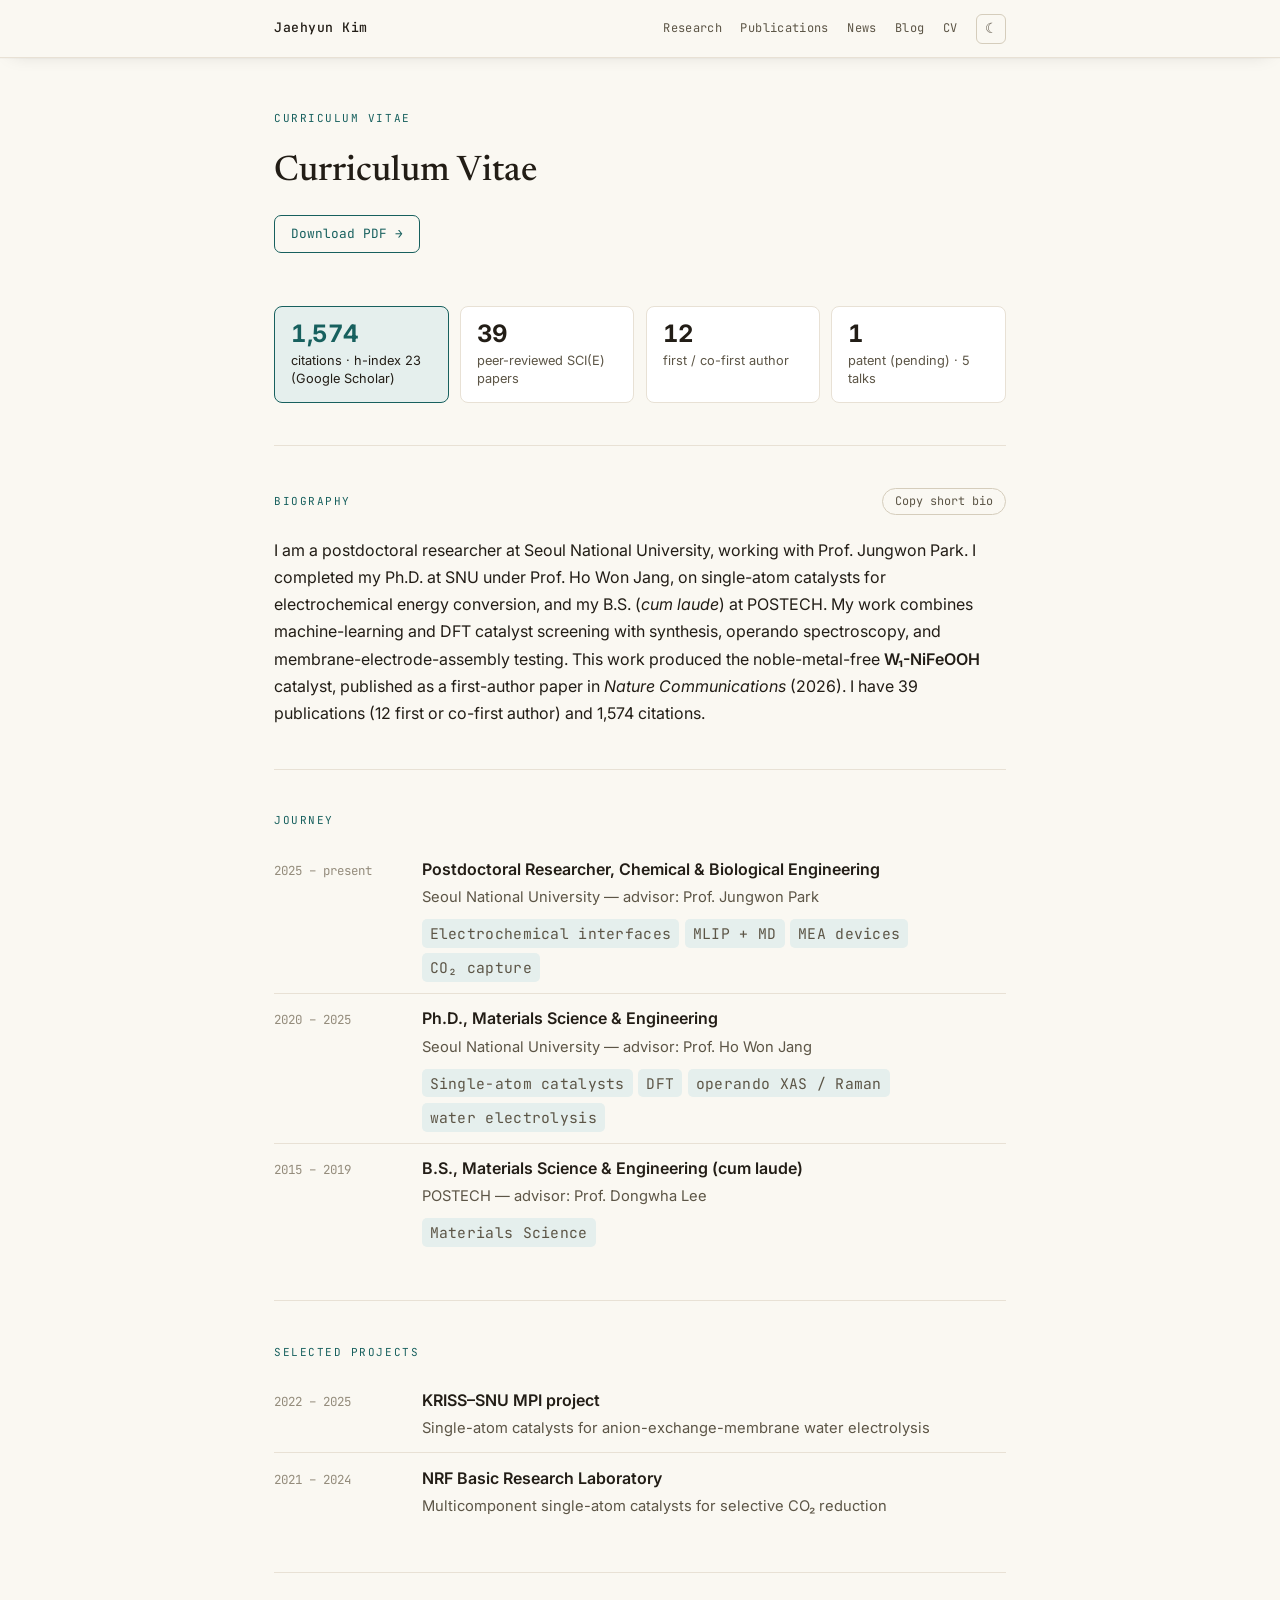
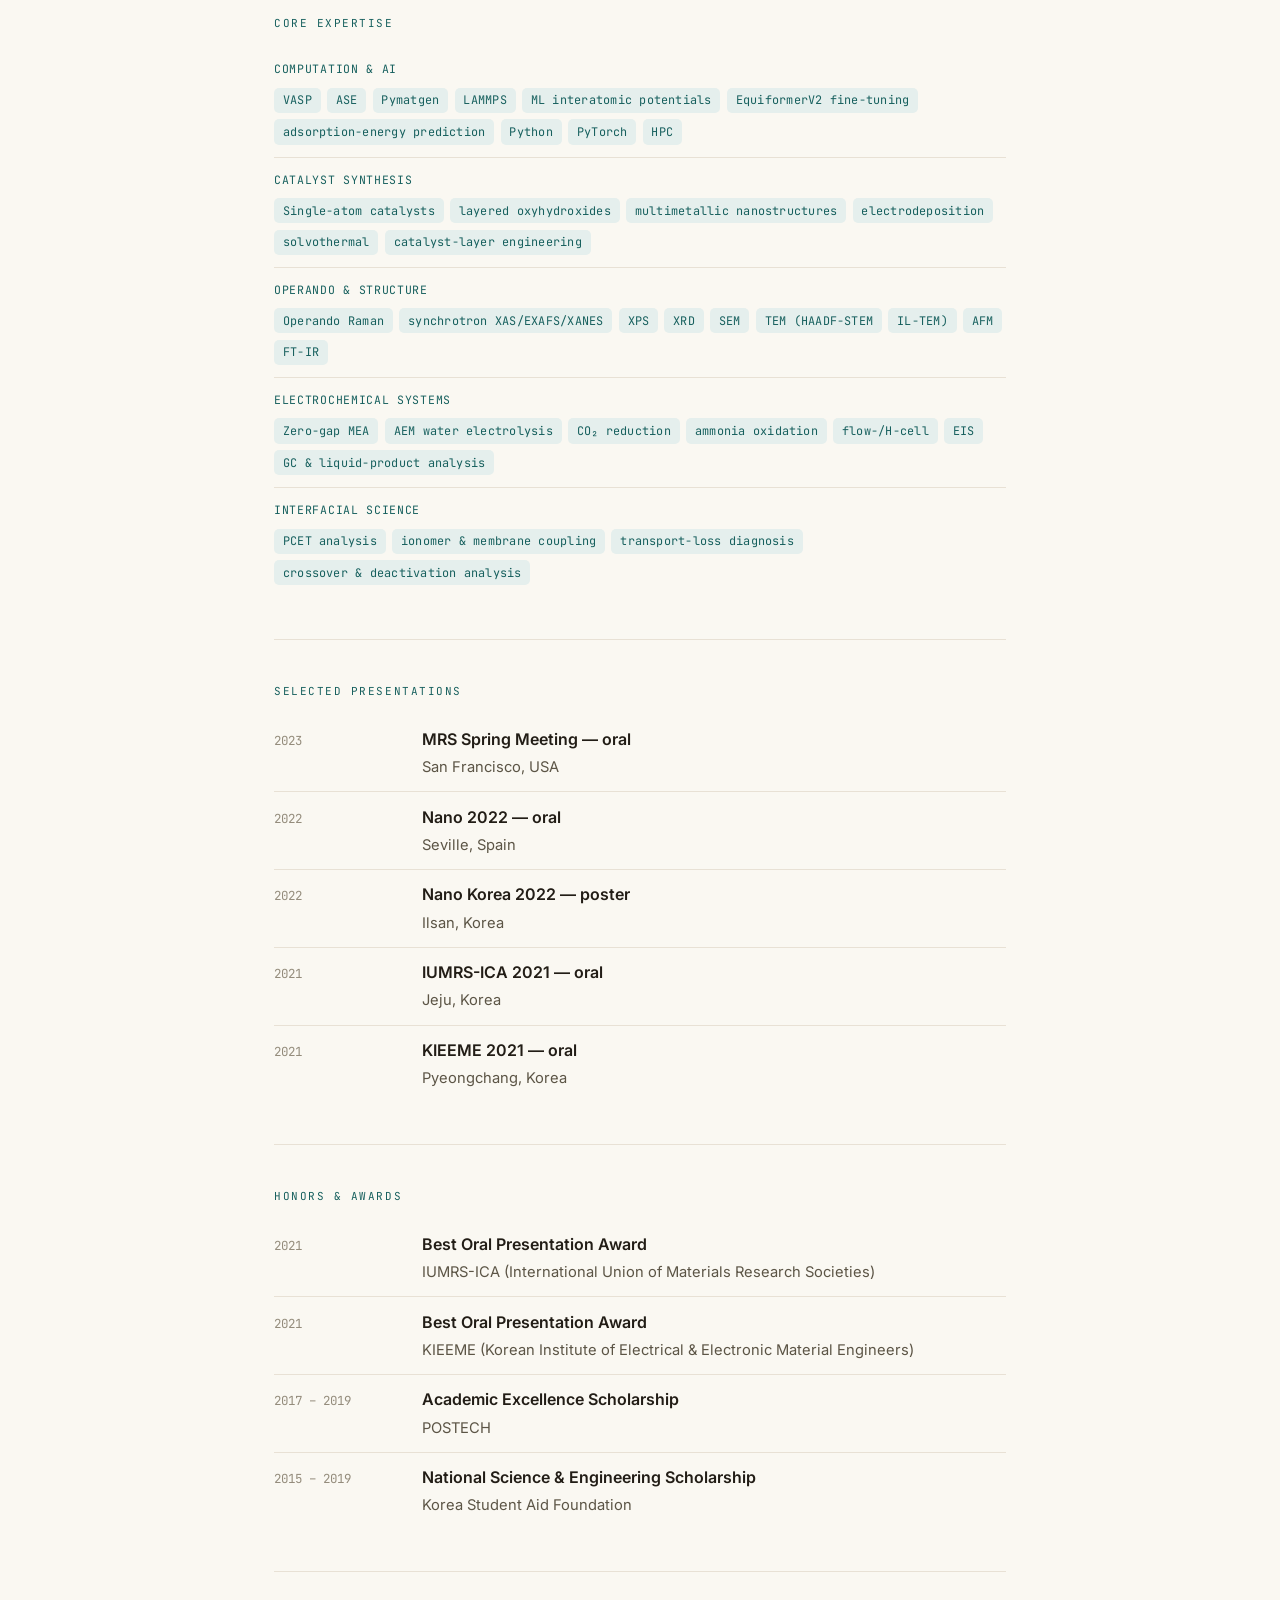
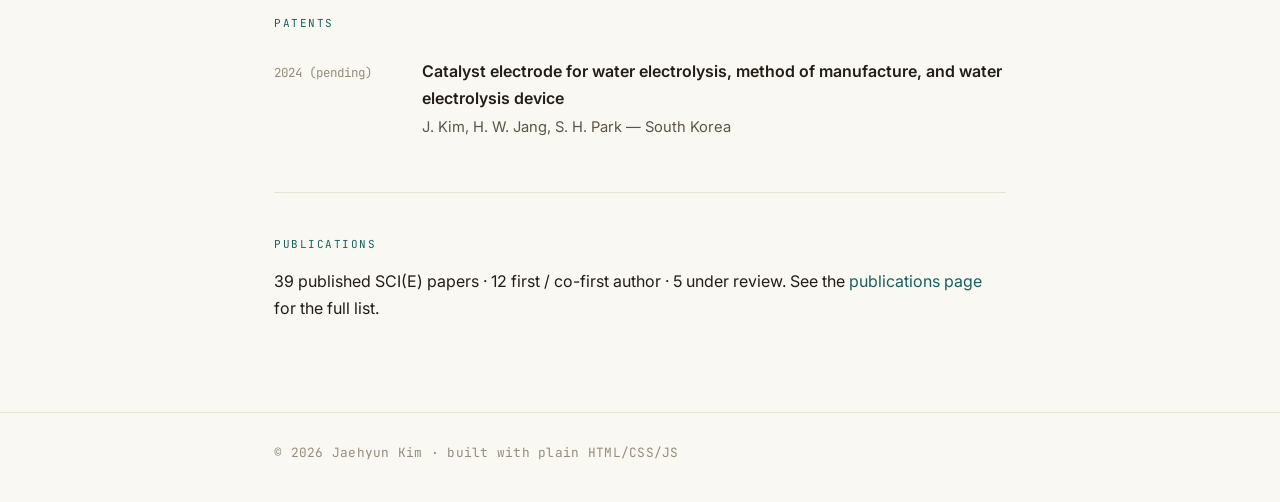
==== commit 0a6076e9: "Add Blog section + first post (Interface Catalysis brief) - New "Blog" nav tab on all pages -> blog." ====
--- a/cv.html
+++ b/cv.html
@@ -18,7 +18,7 @@
       document.documentElement.dataset.theme = s || (d ? "dark" : "light");
     })();
   </script>
-  <link rel="stylesheet" href="css/style.css?v=13" />
+  <link rel="stylesheet" href="css/style.css?v=17" />
 </head>
 <body>
   <a class="skip-link" href="#main">Skip to content</a>
@@ -29,6 +29,7 @@
         <a href="index.html#research">Research</a>
         <a href="index.html#publications">Publications</a>
         <a href="index.html#news">News</a>
+        <a href="blog.html">Blog</a>
         <a href="index.html#cv">CV</a>
         <button id="theme-toggle" title="Toggle dark mode">☾</button>
       </nav>
@@ -104,8 +105,8 @@
     </div>
   </footer>
 
-  <script src="js/data.js?v=13"></script>
-  <script src="js/main.js?v=13"></script>
+  <script src="js/data.js?v=17"></script>
+  <script src="js/main.js?v=17"></script>
   <script>
     document.addEventListener("DOMContentLoaded", () => {
       renderBio("bio-text", "copy-bio");
--- a/css/style.css
+++ b/css/style.css
@@ -480,6 +480,29 @@
 .pub-item .pub-links { margin-top: 0.45rem; display: flex; gap: 0.9rem; flex-wrap: wrap; }
 .pub-item .pub-links a { font-family: var(--mono); font-size: 0.72rem; color: var(--text-soft); border-bottom: 1px solid var(--line-strong); }
 .pub-item .pub-links a:hover { color: var(--accent); border-color: var(--accent); text-decoration: none; }
+.pub-tags { margin-top: 0.5rem; display: flex; gap: 0.4rem; flex-wrap: wrap; }
+.pub-tag {
+  font-family: var(--mono);
+  font-size: 0.66rem;
+  letter-spacing: 0.02em;
+  color: var(--text-soft);
+  background: var(--warm-soft);
+  border: 1px solid var(--line);
+  border-radius: 999px;
+  padding: 0.13rem 0.55rem;
+}
+
+/* ---------- Blog ---------- */
+.blog-card { display: block; padding: 1.4rem 0; border-top: 1px solid var(--line); text-decoration: none; color: inherit; }
+.blog-card:first-of-type { border-top: none; padding-top: 0.4rem; }
+.blog-card:hover { text-decoration: none; }
+.blog-card:hover .blog-title { color: var(--accent); }
+.blog-card:hover .blog-more { text-decoration: underline; text-underline-offset: 2px; }
+.blog-meta { display: flex; gap: 0.9rem; flex-wrap: wrap; font-family: var(--mono); font-size: 0.72rem; color: var(--text-faint); letter-spacing: 0.03em; }
+.blog-title { font-family: var(--serif); font-weight: 500; font-size: 1.4rem; line-height: 1.22; letter-spacing: 0; margin-top: 0.5rem; color: var(--text); transition: color 0.15s ease; }
+.blog-dek { font-size: 0.95rem; color: var(--text-soft); margin-top: 0.5rem; line-height: 1.6; }
+.blog-card .pub-tags { margin-top: 0.7rem; }
+.blog-more { display: inline-block; margin-top: 0.8rem; font-family: var(--mono); font-size: 0.75rem; color: var(--accent); }
 
 /* ---------- News ---------- */
 .news-list { list-style: none; }
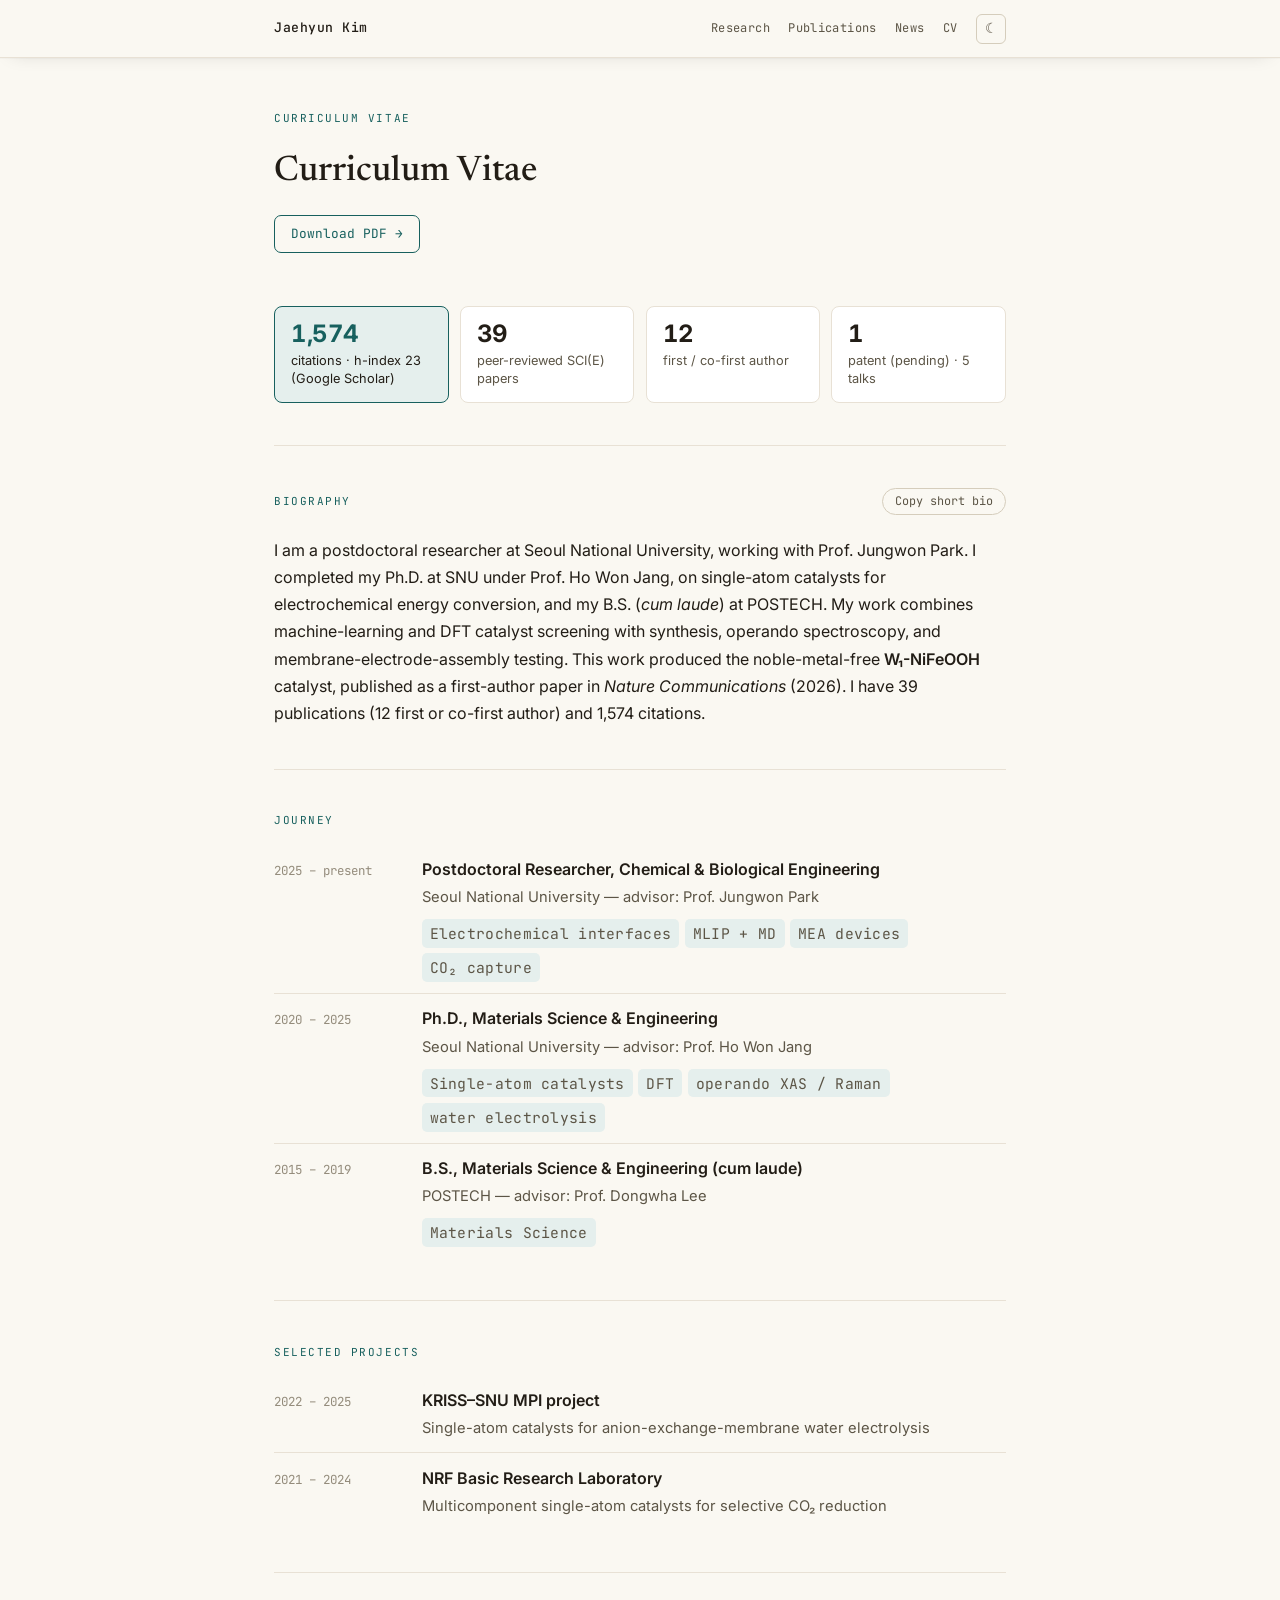
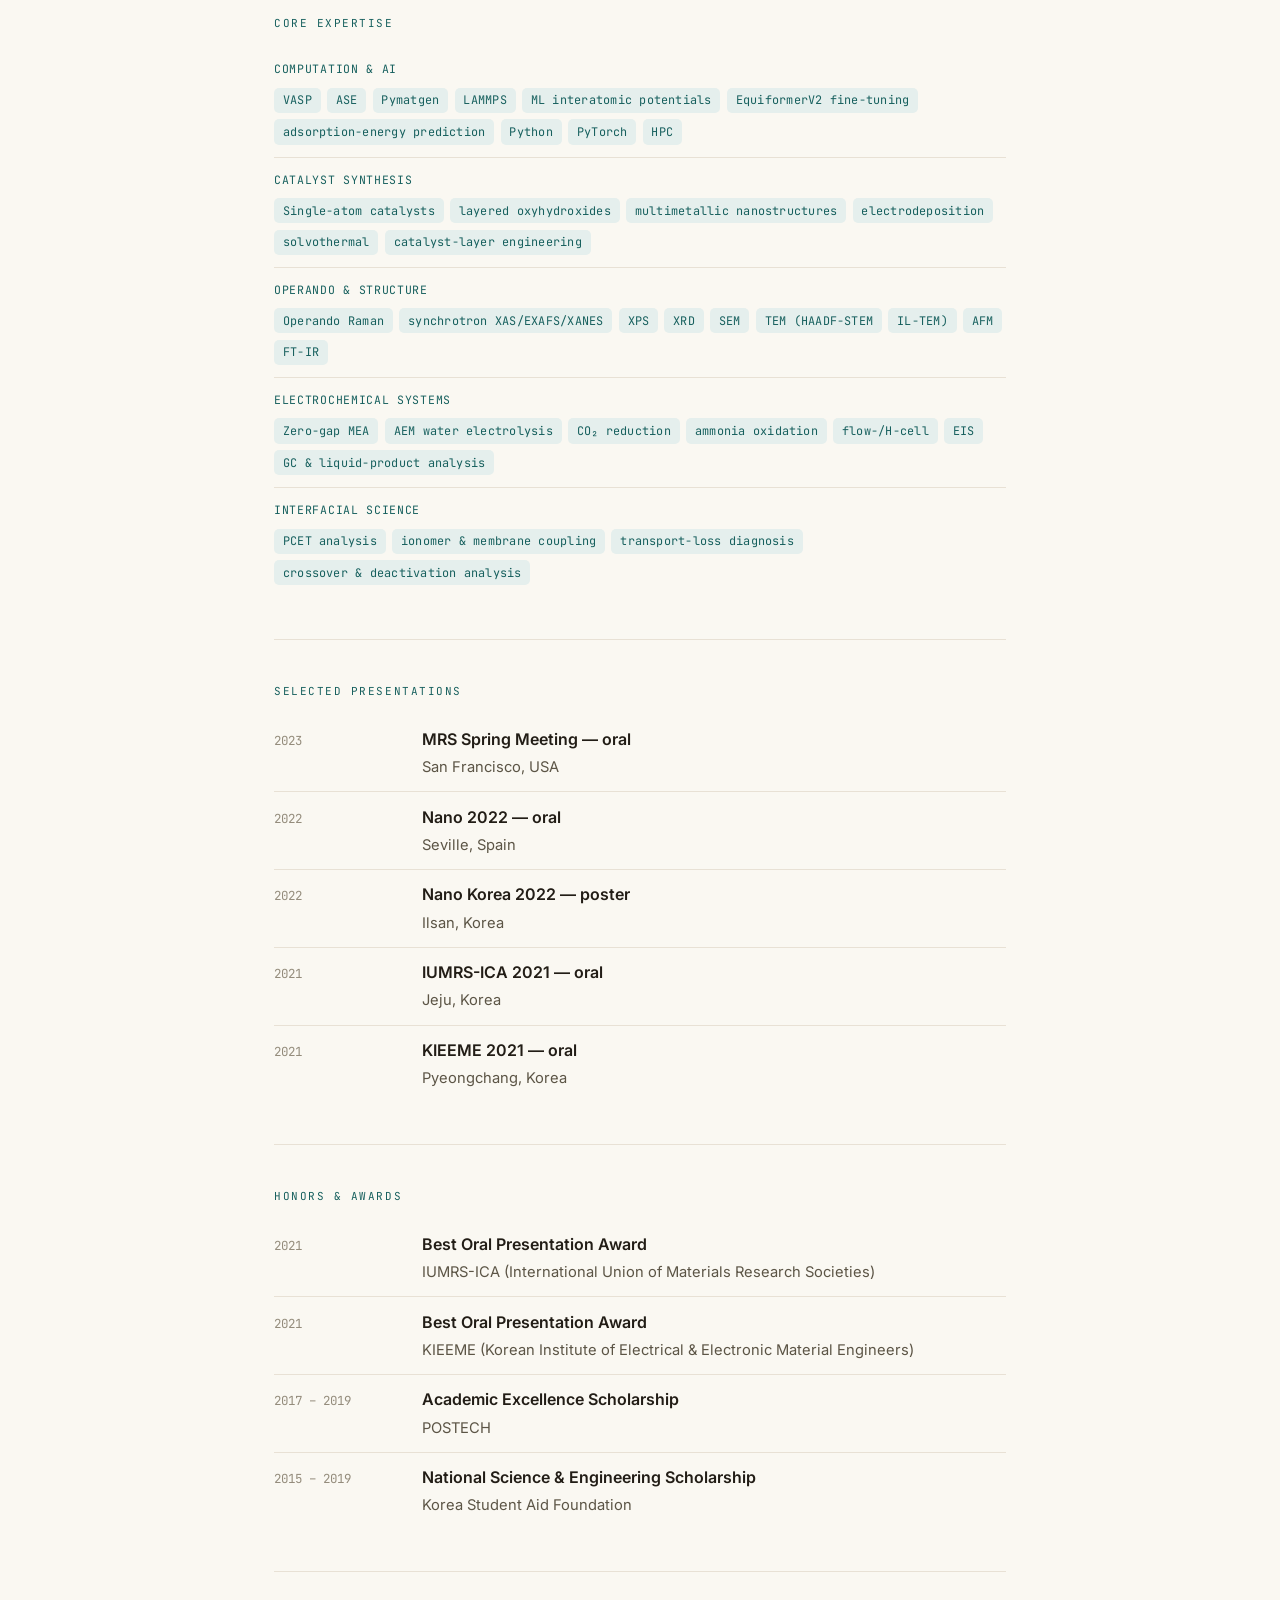
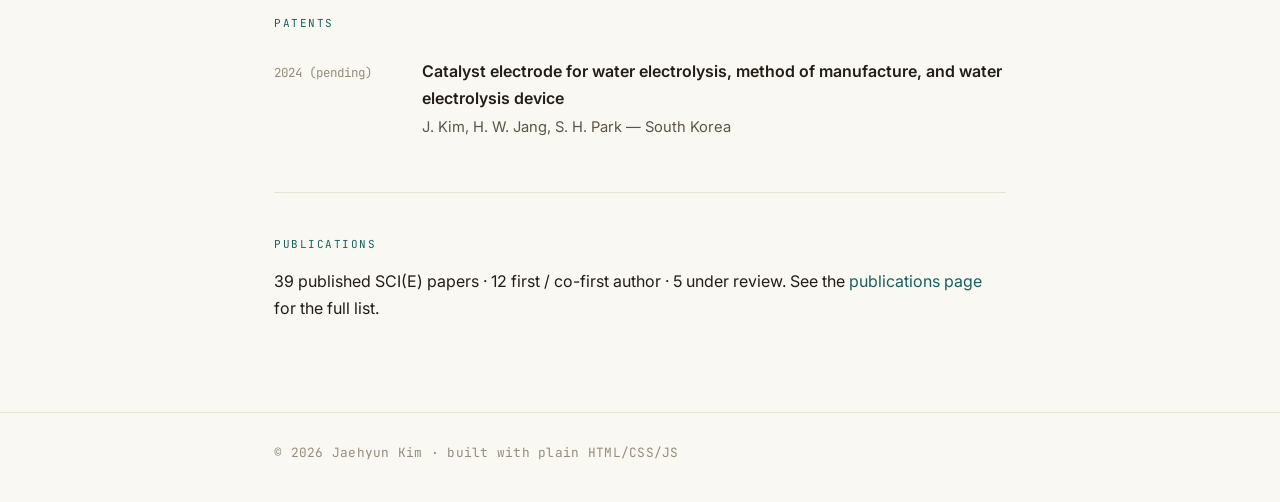
==== commit d4709a9c: "Remove Blog feature (revert of 0a6076e) per request Rolls back the entire Blog addition: deletes the" ====
--- a/cv.html
+++ b/cv.html
@@ -18,7 +18,7 @@
       document.documentElement.dataset.theme = s || (d ? "dark" : "light");
     })();
   </script>
-  <link rel="stylesheet" href="css/style.css?v=17" />
+  <link rel="stylesheet" href="css/style.css?v=18" />
 </head>
 <body>
   <a class="skip-link" href="#main">Skip to content</a>
@@ -29,7 +29,6 @@
         <a href="index.html#research">Research</a>
         <a href="index.html#publications">Publications</a>
         <a href="index.html#news">News</a>
-        <a href="blog.html">Blog</a>
         <a href="index.html#cv">CV</a>
         <button id="theme-toggle" title="Toggle dark mode">☾</button>
       </nav>
@@ -105,8 +104,8 @@
     </div>
   </footer>
 
-  <script src="js/data.js?v=17"></script>
-  <script src="js/main.js?v=17"></script>
+  <script src="js/data.js?v=18"></script>
+  <script src="js/main.js?v=18"></script>
   <script>
     document.addEventListener("DOMContentLoaded", () => {
       renderBio("bio-text", "copy-bio");
--- a/css/style.css
+++ b/css/style.css
@@ -480,8 +480,8 @@
 .pub-item .pub-links { margin-top: 0.45rem; display: flex; gap: 0.9rem; flex-wrap: wrap; }
 .pub-item .pub-links a { font-family: var(--mono); font-size: 0.72rem; color: var(--text-soft); border-bottom: 1px solid var(--line-strong); }
 .pub-item .pub-links a:hover { color: var(--accent); border-color: var(--accent); text-decoration: none; }
-.pub-tags { margin-top: 0.5rem; display: flex; gap: 0.4rem; flex-wrap: wrap; }
-.pub-tag {
+.pub-item .pub-tags { margin-top: 0.5rem; display: flex; gap: 0.4rem; flex-wrap: wrap; }
+.pub-item .pub-tag {
   font-family: var(--mono);
   font-size: 0.66rem;
   letter-spacing: 0.02em;
@@ -491,18 +491,6 @@
   border-radius: 999px;
   padding: 0.13rem 0.55rem;
 }
-
-/* ---------- Blog ---------- */
-.blog-card { display: block; padding: 1.4rem 0; border-top: 1px solid var(--line); text-decoration: none; color: inherit; }
-.blog-card:first-of-type { border-top: none; padding-top: 0.4rem; }
-.blog-card:hover { text-decoration: none; }
-.blog-card:hover .blog-title { color: var(--accent); }
-.blog-card:hover .blog-more { text-decoration: underline; text-underline-offset: 2px; }
-.blog-meta { display: flex; gap: 0.9rem; flex-wrap: wrap; font-family: var(--mono); font-size: 0.72rem; color: var(--text-faint); letter-spacing: 0.03em; }
-.blog-title { font-family: var(--serif); font-weight: 500; font-size: 1.4rem; line-height: 1.22; letter-spacing: 0; margin-top: 0.5rem; color: var(--text); transition: color 0.15s ease; }
-.blog-dek { font-size: 0.95rem; color: var(--text-soft); margin-top: 0.5rem; line-height: 1.6; }
-.blog-card .pub-tags { margin-top: 0.7rem; }
-.blog-more { display: inline-block; margin-top: 0.8rem; font-family: var(--mono); font-size: 0.75rem; color: var(--accent); }
 
 /* ---------- News ---------- */
 .news-list { list-style: none; }
